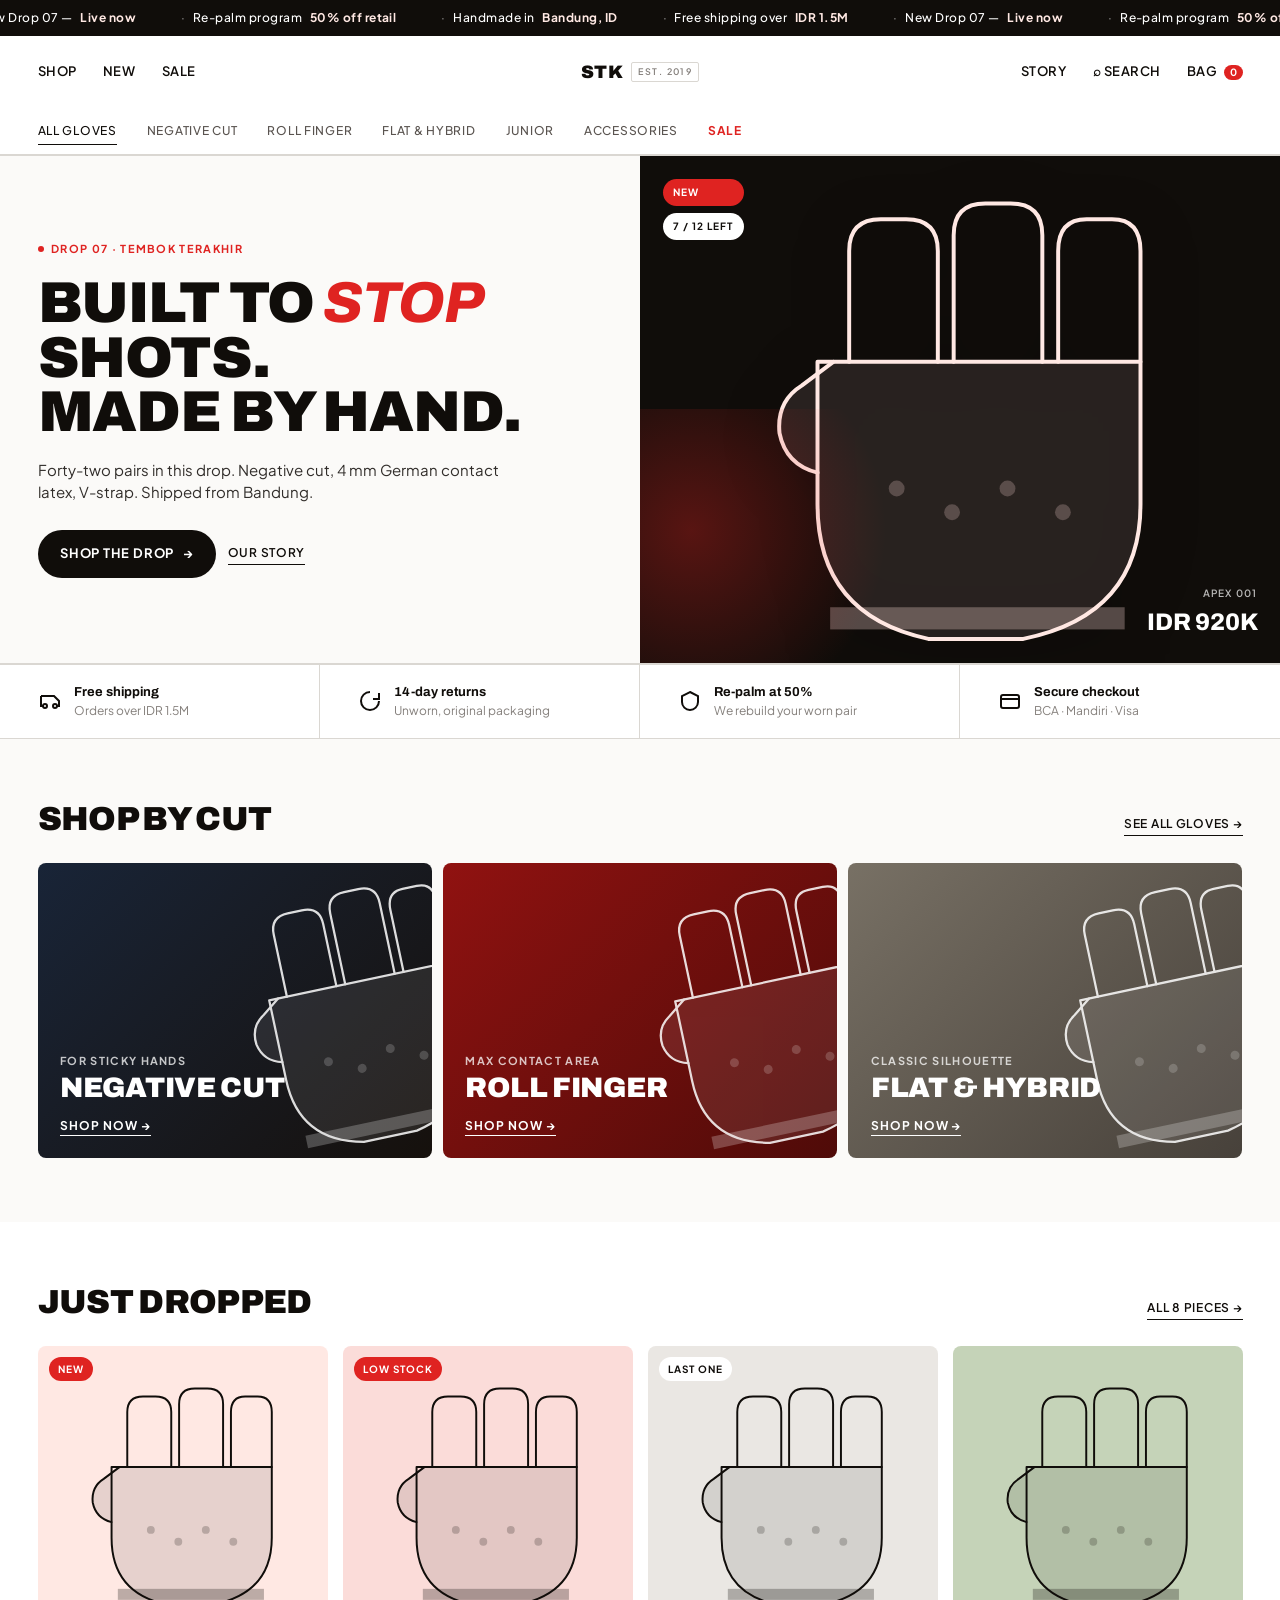
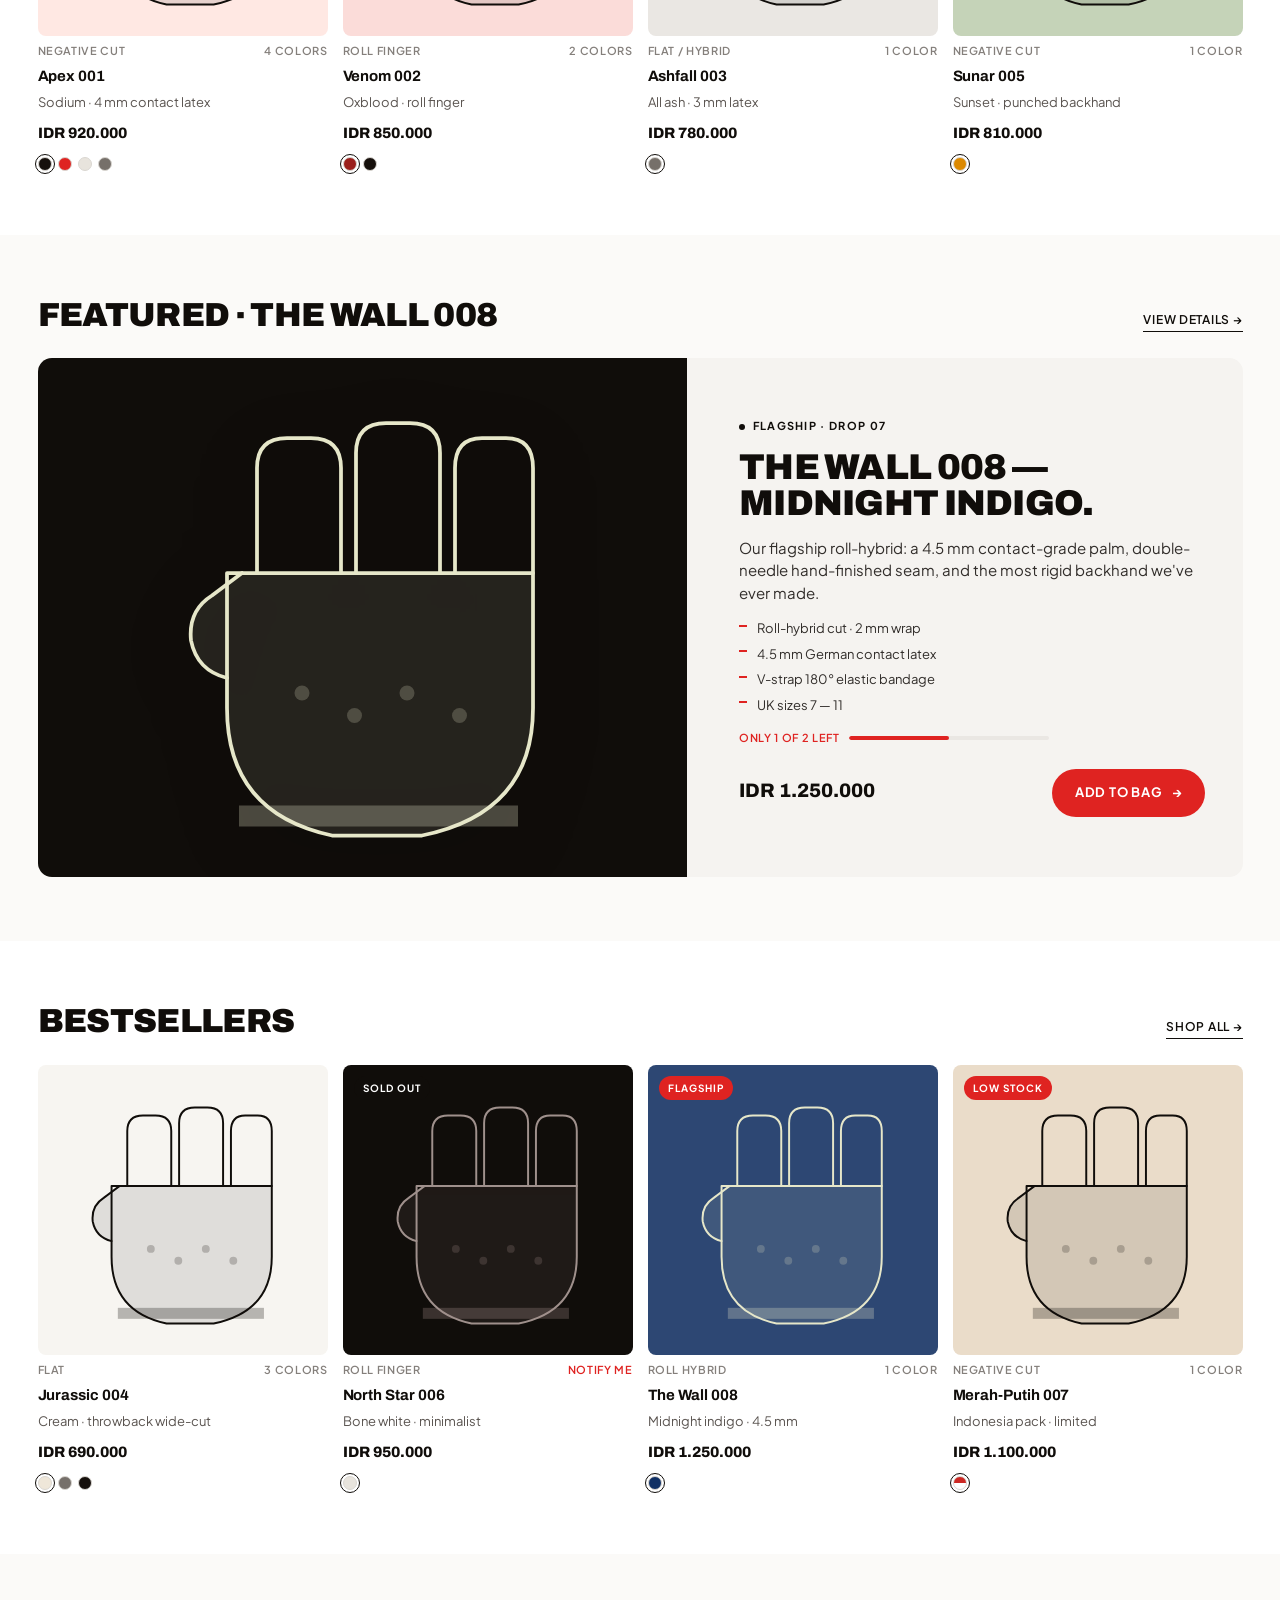
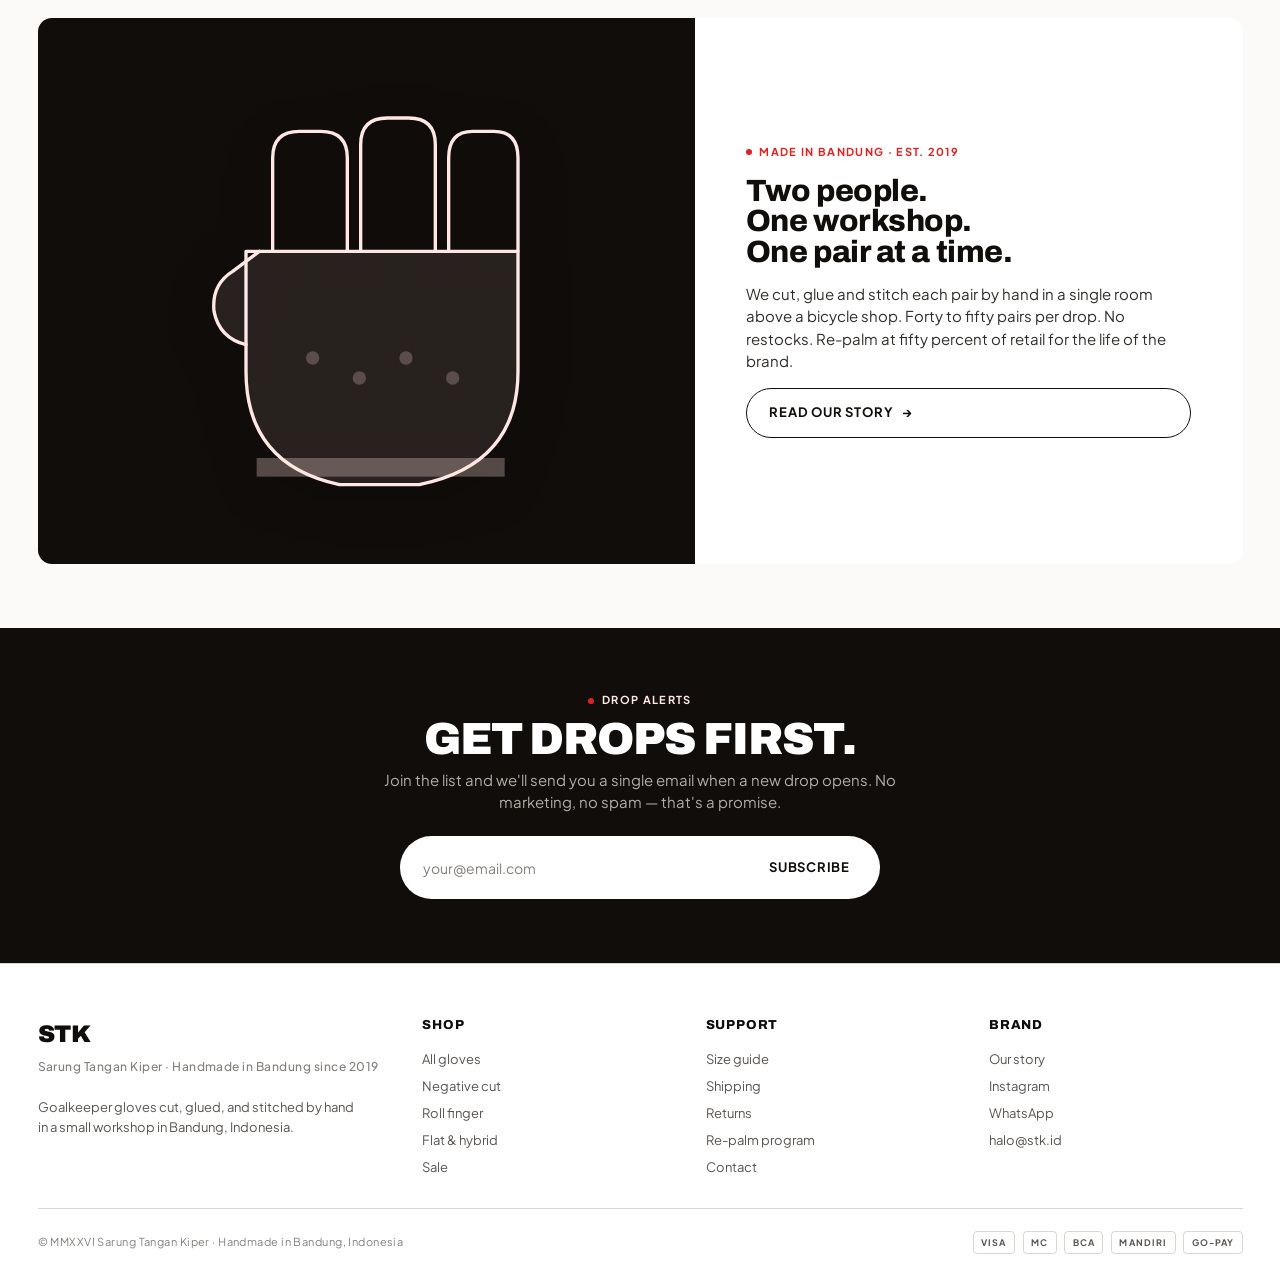
==== index.html @ c123d0b0 "Initial commit: STK goalkeeper gloves storefront Classic sportswear e-commerce site for Sarung Tanga" ====
<!doctype html>
<html lang="en" data-page="home">
<head>
<meta charset="utf-8">
<meta name="viewport" content="width=device-width, initial-scale=1">
<title>STK — Goalkeeper Gloves · Handmade in Bandung</title>
<meta name="description" content="Sarung Tangan Kiper — handmade goalkeeper gloves. Negative cut, roll finger, flat & hybrid. Free shipping over IDR 1.5M. Shop the new drop.">
<link rel="stylesheet" href="styles.css">
<link rel="preconnect" href="https://fonts.googleapis.com">
<link rel="preconnect" href="https://fonts.gstatic.com" crossorigin>
</head>
<body>

<!-- ════════ ANNOUNCEMENT ════════ -->
<div class="announce" aria-label="Announcements">
  <div class="announce__track">
    <span>Free shipping over <strong>IDR 1.5M</strong></span>
    <span>New Drop 07 — <strong>Live now</strong></span>
    <span>Re-palm program <strong>50% off retail</strong></span>
    <span>Handmade in <strong>Bandung, ID</strong></span>
    <span>Free shipping over <strong>IDR 1.5M</strong></span>
    <span>New Drop 07 — <strong>Live now</strong></span>
    <span>Re-palm program <strong>50% off retail</strong></span>
    <span>Handmade in <strong>Bandung, ID</strong></span>
  </div>
</div>

<!-- ════════ HEADER ════════ -->
<header class="header">
  <div class="nav">
    <nav class="nav__primary" aria-label="Primary">
      <a href="catalog.html">Shop</a>
      <a href="catalog.html">New</a>
      <a href="catalog.html">Sale</a>
    </nav>
    <a class="nav__brand" href="index.html">STK <small>est. 2019</small></a>
    <nav class="nav__secondary" aria-label="Secondary">
      <a href="about.html">Story</a>
      <a class="icon-link" href="#" aria-label="Search">⌕ Search</a>
      <a class="icon-link" href="#" aria-label="Bag">Bag <span class="icon-link__badge" data-cart-count>0</span></a>
    </nav>
  </div>
  <nav class="subnav" aria-label="Categories">
    <a href="catalog.html" class="current">All Gloves</a>
    <a href="catalog.html">Negative Cut</a>
    <a href="catalog.html">Roll Finger</a>
    <a href="catalog.html">Flat & Hybrid</a>
    <a href="catalog.html">Junior</a>
    <a href="catalog.html">Accessories</a>
    <a href="catalog.html" class="sale">Sale</a>
  </nav>
</header>

<!-- ════════ HERO (smaller) ════════ -->
<section class="hero">
  <div class="hero__copy">
    <span class="tag">Drop 07 · Tembok Terakhir</span>
    <h1 class="hero__title">Built to <em>stop</em> shots.<br>Made by hand.</h1>
    <p class="hero__lede">Forty-two pairs in this drop. Negative cut, 4 mm German contact latex, V-strap. Shipped from Bandung.</p>
    <div class="hero__cta-row">
      <a href="catalog.html" class="btn">Shop the drop</a>
      <a href="about.html" class="link">Our story</a>
    </div>
  </div>

  <div class="hero__visual">
    <div class="hero__badges">
      <span class="badge badge--strike">New</span>
      <span class="badge">7 / 12 left</span>
    </div>
    <svg class="glove" viewBox="0 0 240 320" aria-hidden="true">
      <path class="palm" d="M 30 200 Q 10 195 6 175 Q 4 155 20 145 L 40 130 L 234 130 L 234 220 Q 234 290 160 305 L 100 305 Q 30 290 30 220 Z"/>
      <path d="M 30 200 Q 10 195 6 175 Q 4 155 20 145 L 40 130"/>
      <path d="M 50 130 L 50 60 Q 50 40 70 40 L 86 40 Q 106 40 106 60 L 106 130"/>
      <path d="M 116 130 L 116 50 Q 116 30 136 30 L 152 30 Q 172 30 172 50 L 172 130"/>
      <path d="M 182 130 L 182 60 Q 182 40 200 40 L 216 40 Q 234 40 234 60 L 234 130"/>
      <path d="M 30 130 L 234 130 L 234 220 Q 234 290 160 305 L 100 305 Q 30 290 30 220 Z"/>
      <line class="stitch" x1="40" y1="180" x2="224" y2="180"/>
      <line class="stitch" x1="40" y1="240" x2="224" y2="240"/>
      <circle class="grip" cx="80" cy="210" r="5"/><circle class="grip" cx="115" cy="225" r="5"/>
      <circle class="grip" cx="150" cy="210" r="5"/><circle class="grip" cx="185" cy="225" r="5"/>
      <rect class="strap" x="38" y="285" width="186" height="14"/>
    </svg>
    <div class="hero__price">
      <small>Apex 001</small>
      <b>IDR 920K</b>
    </div>
  </div>
</section>

<!-- ════════ USP STRIP ════════ -->
<div class="usp">
  <div class="usp__cell">
    <svg viewBox="0 0 24 24" fill="none" stroke="currentColor" stroke-width="2"><path d="M3 7h13l5 5v5h-3M3 7v10h2"/><circle cx="7" cy="17" r="2"/><circle cx="17" cy="17" r="2"/></svg>
    <div><strong>Free shipping</strong><span>Orders over IDR 1.5M</span></div>
  </div>
  <div class="usp__cell">
    <svg viewBox="0 0 24 24" fill="none" stroke="currentColor" stroke-width="2"><path d="M21 12a9 9 0 1 1-9-9"/><path d="M21 4v6h-6"/></svg>
    <div><strong>14-day returns</strong><span>Unworn, original packaging</span></div>
  </div>
  <div class="usp__cell">
    <svg viewBox="0 0 24 24" fill="none" stroke="currentColor" stroke-width="2"><path d="M12 3l8 4v6a8 8 0 0 1-8 8 8 8 0 0 1-8-8V7z"/></svg>
    <div><strong>Re-palm at 50%</strong><span>We rebuild your worn pair</span></div>
  </div>
  <div class="usp__cell">
    <svg viewBox="0 0 24 24" fill="none" stroke="currentColor" stroke-width="2"><rect x="3" y="6" width="18" height="13" rx="2"/><path d="M3 10h18"/></svg>
    <div><strong>Secure checkout</strong><span>BCA · Mandiri · Visa</span></div>
  </div>
</div>

<!-- ════════ SHOP BY CUT ════════ -->
<section class="section">
  <div class="section__head">
    <h2>Shop by cut</h2>
    <a href="catalog.html" class="all">See all gloves →</a>
  </div>

  <div class="tiles">
    <a href="catalog.html" class="tile tile--neg">
      <svg class="glove" viewBox="0 0 240 320" aria-hidden="true">
        <path class="palm" d="M 30 200 Q 10 195 6 175 Q 4 155 20 145 L 40 130 L 234 130 L 234 220 Q 234 290 160 305 L 100 305 Q 30 290 30 220 Z"/>
        <path d="M 30 200 Q 10 195 6 175 Q 4 155 20 145 L 40 130"/>
        <path d="M 50 130 L 50 60 Q 50 40 70 40 L 86 40 Q 106 40 106 60 L 106 130"/>
        <path d="M 116 130 L 116 50 Q 116 30 136 30 L 152 30 Q 172 30 172 50 L 172 130"/>
        <path d="M 182 130 L 182 60 Q 182 40 200 40 L 216 40 Q 234 40 234 60 L 234 130"/>
        <path d="M 30 130 L 234 130 L 234 220 Q 234 290 160 305 L 100 305 Q 30 290 30 220 Z"/>
        <line class="stitch" x1="40" y1="180" x2="224" y2="180"/>
        <line class="stitch" x1="40" y1="240" x2="224" y2="240"/>
        <circle class="grip" cx="80" cy="210" r="5"/><circle class="grip" cx="115" cy="225" r="5"/>
        <circle class="grip" cx="150" cy="210" r="5"/><circle class="grip" cx="185" cy="225" r="5"/>
        <rect class="strap" x="38" y="285" width="186" height="14"/>
      </svg>
      <div>
        <div class="tile__small">For sticky hands</div>
        <h3 class="tile__name">Negative Cut</h3>
        <span class="tile__cta">Shop now →</span>
      </div>
    </a>

    <a href="catalog.html" class="tile tile--roll">
      <svg class="glove" viewBox="0 0 240 320" aria-hidden="true">
        <path class="palm" d="M 30 200 Q 10 195 6 175 Q 4 155 20 145 L 40 130 L 234 130 L 234 220 Q 234 290 160 305 L 100 305 Q 30 290 30 220 Z"/>
        <path d="M 30 200 Q 10 195 6 175 Q 4 155 20 145 L 40 130"/>
        <path d="M 50 130 L 50 60 Q 50 40 70 40 L 86 40 Q 106 40 106 60 L 106 130"/>
        <path d="M 116 130 L 116 50 Q 116 30 136 30 L 152 30 Q 172 30 172 50 L 172 130"/>
        <path d="M 182 130 L 182 60 Q 182 40 200 40 L 216 40 Q 234 40 234 60 L 234 130"/>
        <path d="M 30 130 L 234 130 L 234 220 Q 234 290 160 305 L 100 305 Q 30 290 30 220 Z"/>
        <line class="stitch" x1="40" y1="180" x2="224" y2="180"/>
        <line class="stitch" x1="40" y1="240" x2="224" y2="240"/>
        <circle class="grip" cx="80" cy="210" r="5"/><circle class="grip" cx="115" cy="225" r="5"/>
        <circle class="grip" cx="150" cy="210" r="5"/><circle class="grip" cx="185" cy="225" r="5"/>
        <rect class="strap" x="38" y="285" width="186" height="14"/>
      </svg>
      <div>
        <div class="tile__small">Max contact area</div>
        <h3 class="tile__name">Roll Finger</h3>
        <span class="tile__cta">Shop now →</span>
      </div>
    </a>

    <a href="catalog.html" class="tile tile--flat">
      <svg class="glove" viewBox="0 0 240 320" aria-hidden="true">
        <path class="palm" d="M 30 200 Q 10 195 6 175 Q 4 155 20 145 L 40 130 L 234 130 L 234 220 Q 234 290 160 305 L 100 305 Q 30 290 30 220 Z"/>
        <path d="M 30 200 Q 10 195 6 175 Q 4 155 20 145 L 40 130"/>
        <path d="M 50 130 L 50 60 Q 50 40 70 40 L 86 40 Q 106 40 106 60 L 106 130"/>
        <path d="M 116 130 L 116 50 Q 116 30 136 30 L 152 30 Q 172 30 172 50 L 172 130"/>
        <path d="M 182 130 L 182 60 Q 182 40 200 40 L 216 40 Q 234 40 234 60 L 234 130"/>
        <path d="M 30 130 L 234 130 L 234 220 Q 234 290 160 305 L 100 305 Q 30 290 30 220 Z"/>
        <line class="stitch" x1="40" y1="180" x2="224" y2="180"/>
        <line class="stitch" x1="40" y1="240" x2="224" y2="240"/>
        <circle class="grip" cx="80" cy="210" r="5"/><circle class="grip" cx="115" cy="225" r="5"/>
        <circle class="grip" cx="150" cy="210" r="5"/><circle class="grip" cx="185" cy="225" r="5"/>
        <rect class="strap" x="38" y="285" width="186" height="14"/>
      </svg>
      <div>
        <div class="tile__small">Classic silhouette</div>
        <h3 class="tile__name">Flat &amp; Hybrid</h3>
        <span class="tile__cta">Shop now →</span>
      </div>
    </a>
  </div>
</section>

<!-- ════════ JUST DROPPED — product grid ════════ -->
<section class="section section--paper">
  <div class="section__head">
    <h2>Just dropped</h2>
    <a href="catalog.html" class="all">All 8 pieces →</a>
  </div>

  <div class="grid">

    <article class="card">
      <a href="product.html" class="card__media card__media--strike" aria-label="Apex 001">
        <span class="card__tag card__tag--strike">New</span>
        <button class="card__wish" aria-label="Save">
          <svg viewBox="0 0 24 24" fill="none" stroke="currentColor" stroke-width="2"><path d="M12 21s-7-4.5-9-9c-1.5-3.5 1-7 4.5-7 2 0 3.5 1 4.5 2.5C13 6 14.5 5 16.5 5 20 5 22.5 8.5 21 12c-2 4.5-9 9-9 9z"/></svg>
        </button>
        <svg class="glove" viewBox="0 0 240 320" aria-hidden="true">
          <path class="palm" d="M 30 200 Q 10 195 6 175 Q 4 155 20 145 L 40 130 L 234 130 L 234 220 Q 234 290 160 305 L 100 305 Q 30 290 30 220 Z"/>
          <path d="M 30 200 Q 10 195 6 175 Q 4 155 20 145 L 40 130"/>
          <path d="M 50 130 L 50 60 Q 50 40 70 40 L 86 40 Q 106 40 106 60 L 106 130"/>
          <path d="M 116 130 L 116 50 Q 116 30 136 30 L 152 30 Q 172 30 172 50 L 172 130"/>
          <path d="M 182 130 L 182 60 Q 182 40 200 40 L 216 40 Q 234 40 234 60 L 234 130"/>
          <path d="M 30 130 L 234 130 L 234 220 Q 234 290 160 305 L 100 305 Q 30 290 30 220 Z"/>
          <line class="stitch" x1="40" y1="180" x2="224" y2="180"/>
          <line class="stitch" x1="40" y1="240" x2="224" y2="240"/>
          <circle class="grip" cx="80" cy="210" r="5"/><circle class="grip" cx="115" cy="225" r="5"/>
          <circle class="grip" cx="150" cy="210" r="5"/><circle class="grip" cx="185" cy="225" r="5"/>
          <rect class="strap" x="38" y="285" width="186" height="14"/>
        </svg>
        <a class="card__quickadd" href="product.html">Quick view</a>
      </a>
      <div class="card__row">
        <span>Negative Cut</span>
        <span>4 colors</span>
      </div>
      <h3 class="card__name">Apex 001</h3>
      <p class="card__sub">Sodium · 4 mm contact latex</p>
      <div class="card__price">IDR 920.000</div>
      <div class="swatches-row">
        <span class="swatch-dot swatch-dot--on" style="background: oklch(0.18 0.012 60);"></span>
        <span class="swatch-dot" style="background: var(--strike);"></span>
        <span class="swatch-dot" style="background: oklch(0.92 0.01 80);"></span>
        <span class="swatch-dot" style="background: oklch(0.55 0.012 70);"></span>
      </div>
    </article>

    <article class="card">
      <a href="product.html" class="card__media card__media--rose" aria-label="Venom 002">
        <span class="card__tag card__tag--strike">Low stock</span>
        <button class="card__wish" aria-label="Save">
          <svg viewBox="0 0 24 24" fill="none" stroke="currentColor" stroke-width="2"><path d="M12 21s-7-4.5-9-9c-1.5-3.5 1-7 4.5-7 2 0 3.5 1 4.5 2.5C13 6 14.5 5 16.5 5 20 5 22.5 8.5 21 12c-2 4.5-9 9-9 9z"/></svg>
        </button>
        <svg class="glove" viewBox="0 0 240 320" aria-hidden="true">
          <path class="palm" d="M 30 200 Q 10 195 6 175 Q 4 155 20 145 L 40 130 L 234 130 L 234 220 Q 234 290 160 305 L 100 305 Q 30 290 30 220 Z"/>
          <path d="M 30 200 Q 10 195 6 175 Q 4 155 20 145 L 40 130"/>
          <path d="M 50 130 L 50 60 Q 50 40 70 40 L 86 40 Q 106 40 106 60 L 106 130"/>
          <path d="M 116 130 L 116 50 Q 116 30 136 30 L 152 30 Q 172 30 172 50 L 172 130"/>
          <path d="M 182 130 L 182 60 Q 182 40 200 40 L 216 40 Q 234 40 234 60 L 234 130"/>
          <path d="M 30 130 L 234 130 L 234 220 Q 234 290 160 305 L 100 305 Q 30 290 30 220 Z"/>
          <line class="stitch" x1="40" y1="180" x2="224" y2="180"/>
          <line class="stitch" x1="40" y1="240" x2="224" y2="240"/>
          <circle class="grip" cx="80" cy="210" r="5"/><circle class="grip" cx="115" cy="225" r="5"/>
          <circle class="grip" cx="150" cy="210" r="5"/><circle class="grip" cx="185" cy="225" r="5"/>
          <rect class="strap" x="38" y="285" width="186" height="14"/>
        </svg>
        <a class="card__quickadd" href="product.html">Quick view</a>
      </a>
      <div class="card__row">
        <span>Roll Finger</span>
        <span>2 colors</span>
      </div>
      <h3 class="card__name">Venom 002</h3>
      <p class="card__sub">Oxblood · roll finger</p>
      <div class="card__price">IDR 850.000</div>
      <div class="swatches-row">
        <span class="swatch-dot swatch-dot--on" style="background: oklch(0.45 0.16 28);"></span>
        <span class="swatch-dot" style="background: oklch(0.18 0.012 60);"></span>
      </div>
    </article>

    <article class="card">
      <a href="product.html" class="card__media card__media--bone" aria-label="Ashfall 003">
        <span class="card__tag">Last one</span>
        <button class="card__wish" aria-label="Save">
          <svg viewBox="0 0 24 24" fill="none" stroke="currentColor" stroke-width="2"><path d="M12 21s-7-4.5-9-9c-1.5-3.5 1-7 4.5-7 2 0 3.5 1 4.5 2.5C13 6 14.5 5 16.5 5 20 5 22.5 8.5 21 12c-2 4.5-9 9-9 9z"/></svg>
        </button>
        <svg class="glove" viewBox="0 0 240 320" aria-hidden="true">
          <path class="palm" d="M 30 200 Q 10 195 6 175 Q 4 155 20 145 L 40 130 L 234 130 L 234 220 Q 234 290 160 305 L 100 305 Q 30 290 30 220 Z"/>
          <path d="M 30 200 Q 10 195 6 175 Q 4 155 20 145 L 40 130"/>
          <path d="M 50 130 L 50 60 Q 50 40 70 40 L 86 40 Q 106 40 106 60 L 106 130"/>
          <path d="M 116 130 L 116 50 Q 116 30 136 30 L 152 30 Q 172 30 172 50 L 172 130"/>
          <path d="M 182 130 L 182 60 Q 182 40 200 40 L 216 40 Q 234 40 234 60 L 234 130"/>
          <path d="M 30 130 L 234 130 L 234 220 Q 234 290 160 305 L 100 305 Q 30 290 30 220 Z"/>
          <line class="stitch" x1="40" y1="180" x2="224" y2="180"/>
          <line class="stitch" x1="40" y1="240" x2="224" y2="240"/>
          <circle class="grip" cx="80" cy="210" r="5"/><circle class="grip" cx="115" cy="225" r="5"/>
          <circle class="grip" cx="150" cy="210" r="5"/><circle class="grip" cx="185" cy="225" r="5"/>
          <rect class="strap" x="38" y="285" width="186" height="14"/>
        </svg>
        <a class="card__quickadd" href="product.html">Quick view</a>
      </a>
      <div class="card__row">
        <span>Flat / Hybrid</span>
        <span>1 color</span>
      </div>
      <h3 class="card__name">Ashfall 003</h3>
      <p class="card__sub">All ash · 3 mm latex</p>
      <div class="card__price">IDR 780.000</div>
      <div class="swatches-row">
        <span class="swatch-dot swatch-dot--on" style="background: oklch(0.55 0.012 70);"></span>
      </div>
    </article>

    <article class="card">
      <a href="product.html" class="card__media card__media--olive" aria-label="Sunar 005">
        <button class="card__wish" aria-label="Save">
          <svg viewBox="0 0 24 24" fill="none" stroke="currentColor" stroke-width="2"><path d="M12 21s-7-4.5-9-9c-1.5-3.5 1-7 4.5-7 2 0 3.5 1 4.5 2.5C13 6 14.5 5 16.5 5 20 5 22.5 8.5 21 12c-2 4.5-9 9-9 9z"/></svg>
        </button>
        <svg class="glove" viewBox="0 0 240 320" aria-hidden="true">
          <path class="palm" d="M 30 200 Q 10 195 6 175 Q 4 155 20 145 L 40 130 L 234 130 L 234 220 Q 234 290 160 305 L 100 305 Q 30 290 30 220 Z"/>
          <path d="M 30 200 Q 10 195 6 175 Q 4 155 20 145 L 40 130"/>
          <path d="M 50 130 L 50 60 Q 50 40 70 40 L 86 40 Q 106 40 106 60 L 106 130"/>
          <path d="M 116 130 L 116 50 Q 116 30 136 30 L 152 30 Q 172 30 172 50 L 172 130"/>
          <path d="M 182 130 L 182 60 Q 182 40 200 40 L 216 40 Q 234 40 234 60 L 234 130"/>
          <path d="M 30 130 L 234 130 L 234 220 Q 234 290 160 305 L 100 305 Q 30 290 30 220 Z"/>
          <line class="stitch" x1="40" y1="180" x2="224" y2="180"/>
          <line class="stitch" x1="40" y1="240" x2="224" y2="240"/>
          <circle class="grip" cx="80" cy="210" r="5"/><circle class="grip" cx="115" cy="225" r="5"/>
          <circle class="grip" cx="150" cy="210" r="5"/><circle class="grip" cx="185" cy="225" r="5"/>
          <rect class="strap" x="38" y="285" width="186" height="14"/>
        </svg>
        <a class="card__quickadd" href="product.html">Quick view</a>
      </a>
      <div class="card__row">
        <span>Negative Cut</span>
        <span>1 color</span>
      </div>
      <h3 class="card__name">Sunar 005</h3>
      <p class="card__sub">Sunset · punched backhand</p>
      <div class="card__price">IDR 810.000</div>
      <div class="swatches-row">
        <span class="swatch-dot swatch-dot--on" style="background: oklch(0.70 0.16 70);"></span>
      </div>
    </article>

  </div>
</section>

<!-- ════════ FEATURED ════════ -->
<section class="section">
  <div class="section__head">
    <h2>Featured · The Wall 008</h2>
    <a href="product.html" class="all">View details →</a>
  </div>

  <div class="featured">
    <div class="featured__media">
      <svg class="glove" viewBox="0 0 240 320" aria-hidden="true" style="color: oklch(0.92 0.04 110);">
        <path class="palm" d="M 30 200 Q 10 195 6 175 Q 4 155 20 145 L 40 130 L 234 130 L 234 220 Q 234 290 160 305 L 100 305 Q 30 290 30 220 Z"/>
        <path d="M 30 200 Q 10 195 6 175 Q 4 155 20 145 L 40 130"/>
        <path d="M 50 130 L 50 60 Q 50 40 70 40 L 86 40 Q 106 40 106 60 L 106 130"/>
        <path d="M 116 130 L 116 50 Q 116 30 136 30 L 152 30 Q 172 30 172 50 L 172 130"/>
        <path d="M 182 130 L 182 60 Q 182 40 200 40 L 216 40 Q 234 40 234 60 L 234 130"/>
        <path d="M 30 130 L 234 130 L 234 220 Q 234 290 160 305 L 100 305 Q 30 290 30 220 Z"/>
        <line class="stitch" x1="40" y1="180" x2="224" y2="180"/>
        <line class="stitch" x1="40" y1="240" x2="224" y2="240"/>
        <circle class="grip" cx="80" cy="210" r="5"/><circle class="grip" cx="115" cy="225" r="5"/>
        <circle class="grip" cx="150" cy="210" r="5"/><circle class="grip" cx="185" cy="225" r="5"/>
        <rect class="strap" x="38" y="285" width="186" height="14"/>
      </svg>
    </div>
    <div class="featured__panel">
      <span class="tag tag--ink">Flagship · drop 07</span>
      <h3 class="featured__title">The Wall 008 — <br>midnight indigo.</h3>
      <p style="color: var(--ink-2); margin: 0;">Our flagship roll-hybrid: a 4.5 mm contact-grade palm, double-needle hand-finished seam, and the most rigid backhand we've ever made.</p>
      <ul class="featured__bullets">
        <li>Roll-hybrid cut · 2 mm wrap</li>
        <li>4.5 mm German contact latex</li>
        <li>V-strap 180° elastic bandage</li>
        <li>UK sizes 7 — 11</li>
      </ul>
      <div class="stock-row">
        <span>Only 1 of 2 left</span>
        <span class="stock-bar"><i style="width: 50%"></i></span>
      </div>
      <div style="display: flex; align-items: baseline; justify-content: space-between; gap: 1rem; margin-top: 0.5rem;">
        <span class="featured__price">IDR 1.250.000</span>
        <a class="btn btn--strike" href="product.html">Add to bag</a>
      </div>
    </div>
  </div>
</section>

<!-- ════════ ALSO LIKE — second row ════════ -->
<section class="section section--paper">
  <div class="section__head">
    <h2>Bestsellers</h2>
    <a href="catalog.html" class="all">Shop all →</a>
  </div>

  <div class="grid">

    <article class="card">
      <a href="product.html" class="card__media card__media--paper" aria-label="Jurassic 004">
        <button class="card__wish" aria-label="Save"><svg viewBox="0 0 24 24" fill="none" stroke="currentColor" stroke-width="2"><path d="M12 21s-7-4.5-9-9c-1.5-3.5 1-7 4.5-7 2 0 3.5 1 4.5 2.5C13 6 14.5 5 16.5 5 20 5 22.5 8.5 21 12c-2 4.5-9 9-9 9z"/></svg></button>
        <svg class="glove" viewBox="0 0 240 320" aria-hidden="true">
          <path class="palm" d="M 30 200 Q 10 195 6 175 Q 4 155 20 145 L 40 130 L 234 130 L 234 220 Q 234 290 160 305 L 100 305 Q 30 290 30 220 Z"/>
          <path d="M 30 200 Q 10 195 6 175 Q 4 155 20 145 L 40 130"/>
          <path d="M 50 130 L 50 60 Q 50 40 70 40 L 86 40 Q 106 40 106 60 L 106 130"/>
          <path d="M 116 130 L 116 50 Q 116 30 136 30 L 152 30 Q 172 30 172 50 L 172 130"/>
          <path d="M 182 130 L 182 60 Q 182 40 200 40 L 216 40 Q 234 40 234 60 L 234 130"/>
          <path d="M 30 130 L 234 130 L 234 220 Q 234 290 160 305 L 100 305 Q 30 290 30 220 Z"/>
          <line class="stitch" x1="40" y1="180" x2="224" y2="180"/>
          <line class="stitch" x1="40" y1="240" x2="224" y2="240"/>
          <circle class="grip" cx="80" cy="210" r="5"/><circle class="grip" cx="115" cy="225" r="5"/>
          <circle class="grip" cx="150" cy="210" r="5"/><circle class="grip" cx="185" cy="225" r="5"/>
          <rect class="strap" x="38" y="285" width="186" height="14"/>
        </svg>
        <a class="card__quickadd" href="product.html">Quick view</a>
      </a>
      <div class="card__row"><span>Flat</span><span>3 colors</span></div>
      <h3 class="card__name">Jurassic 004</h3>
      <p class="card__sub">Cream · throwback wide-cut</p>
      <div class="card__price">IDR 690.000</div>
      <div class="swatches-row">
        <span class="swatch-dot swatch-dot--on" style="background: oklch(0.93 0.02 80);"></span>
        <span class="swatch-dot" style="background: oklch(0.55 0.012 70);"></span>
        <span class="swatch-dot" style="background: oklch(0.18 0.012 60);"></span>
      </div>
    </article>

    <article class="card">
      <a href="product.html" class="card__media card__media--ink" aria-label="North Star 006">
        <span class="card__tag card__tag--ink">Sold out</span>
        <svg class="glove" viewBox="0 0 240 320" aria-hidden="true" style="opacity: 0.6;">
          <path class="palm" d="M 30 200 Q 10 195 6 175 Q 4 155 20 145 L 40 130 L 234 130 L 234 220 Q 234 290 160 305 L 100 305 Q 30 290 30 220 Z"/>
          <path d="M 30 200 Q 10 195 6 175 Q 4 155 20 145 L 40 130"/>
          <path d="M 50 130 L 50 60 Q 50 40 70 40 L 86 40 Q 106 40 106 60 L 106 130"/>
          <path d="M 116 130 L 116 50 Q 116 30 136 30 L 152 30 Q 172 30 172 50 L 172 130"/>
          <path d="M 182 130 L 182 60 Q 182 40 200 40 L 216 40 Q 234 40 234 60 L 234 130"/>
          <path d="M 30 130 L 234 130 L 234 220 Q 234 290 160 305 L 100 305 Q 30 290 30 220 Z"/>
          <line class="stitch" x1="40" y1="180" x2="224" y2="180"/>
          <line class="stitch" x1="40" y1="240" x2="224" y2="240"/>
          <circle class="grip" cx="80" cy="210" r="5"/><circle class="grip" cx="115" cy="225" r="5"/>
          <circle class="grip" cx="150" cy="210" r="5"/><circle class="grip" cx="185" cy="225" r="5"/>
          <rect class="strap" x="38" y="285" width="186" height="14"/>
        </svg>
      </a>
      <div class="card__row"><span>Roll Finger</span><span style="color: var(--strike);">Notify me</span></div>
      <h3 class="card__name">North Star 006</h3>
      <p class="card__sub">Bone white · minimalist</p>
      <div class="card__price">IDR 950.000</div>
      <div class="swatches-row">
        <span class="swatch-dot swatch-dot--on" style="background: oklch(0.92 0.01 80);"></span>
      </div>
    </article>

    <article class="card">
      <a href="product.html" class="card__media card__media--indigo" aria-label="The Wall 008">
        <span class="card__tag card__tag--strike">Flagship</span>
        <button class="card__wish" aria-label="Save"><svg viewBox="0 0 24 24" fill="none" stroke="currentColor" stroke-width="2"><path d="M12 21s-7-4.5-9-9c-1.5-3.5 1-7 4.5-7 2 0 3.5 1 4.5 2.5C13 6 14.5 5 16.5 5 20 5 22.5 8.5 21 12c-2 4.5-9 9-9 9z"/></svg></button>
        <svg class="glove" viewBox="0 0 240 320" aria-hidden="true">
          <path class="palm" d="M 30 200 Q 10 195 6 175 Q 4 155 20 145 L 40 130 L 234 130 L 234 220 Q 234 290 160 305 L 100 305 Q 30 290 30 220 Z"/>
          <path d="M 30 200 Q 10 195 6 175 Q 4 155 20 145 L 40 130"/>
          <path d="M 50 130 L 50 60 Q 50 40 70 40 L 86 40 Q 106 40 106 60 L 106 130"/>
          <path d="M 116 130 L 116 50 Q 116 30 136 30 L 152 30 Q 172 30 172 50 L 172 130"/>
          <path d="M 182 130 L 182 60 Q 182 40 200 40 L 216 40 Q 234 40 234 60 L 234 130"/>
          <path d="M 30 130 L 234 130 L 234 220 Q 234 290 160 305 L 100 305 Q 30 290 30 220 Z"/>
          <line class="stitch" x1="40" y1="180" x2="224" y2="180"/>
          <line class="stitch" x1="40" y1="240" x2="224" y2="240"/>
          <circle class="grip" cx="80" cy="210" r="5"/><circle class="grip" cx="115" cy="225" r="5"/>
          <circle class="grip" cx="150" cy="210" r="5"/><circle class="grip" cx="185" cy="225" r="5"/>
          <rect class="strap" x="38" y="285" width="186" height="14"/>
        </svg>
        <a class="card__quickadd" href="product.html">Quick view</a>
      </a>
      <div class="card__row"><span>Roll Hybrid</span><span>1 color</span></div>
      <h3 class="card__name">The Wall 008</h3>
      <p class="card__sub">Midnight indigo · 4.5 mm</p>
      <div class="card__price">IDR 1.250.000</div>
      <div class="swatches-row">
        <span class="swatch-dot swatch-dot--on" style="background: oklch(0.32 0.10 260);"></span>
      </div>
    </article>

    <article class="card">
      <a href="product.html" class="card__media card__media--sand" aria-label="Merah-Putih 007">
        <span class="card__tag card__tag--strike">Low stock</span>
        <button class="card__wish" aria-label="Save"><svg viewBox="0 0 24 24" fill="none" stroke="currentColor" stroke-width="2"><path d="M12 21s-7-4.5-9-9c-1.5-3.5 1-7 4.5-7 2 0 3.5 1 4.5 2.5C13 6 14.5 5 16.5 5 20 5 22.5 8.5 21 12c-2 4.5-9 9-9 9z"/></svg></button>
        <svg class="glove" viewBox="0 0 240 320" aria-hidden="true">
          <path class="palm" d="M 30 200 Q 10 195 6 175 Q 4 155 20 145 L 40 130 L 234 130 L 234 220 Q 234 290 160 305 L 100 305 Q 30 290 30 220 Z"/>
          <path d="M 30 200 Q 10 195 6 175 Q 4 155 20 145 L 40 130"/>
          <path d="M 50 130 L 50 60 Q 50 40 70 40 L 86 40 Q 106 40 106 60 L 106 130"/>
          <path d="M 116 130 L 116 50 Q 116 30 136 30 L 152 30 Q 172 30 172 50 L 172 130"/>
          <path d="M 182 130 L 182 60 Q 182 40 200 40 L 216 40 Q 234 40 234 60 L 234 130"/>
          <path d="M 30 130 L 234 130 L 234 220 Q 234 290 160 305 L 100 305 Q 30 290 30 220 Z"/>
          <line class="stitch" x1="40" y1="180" x2="224" y2="180"/>
          <line class="stitch" x1="40" y1="240" x2="224" y2="240"/>
          <circle class="grip" cx="80" cy="210" r="5"/><circle class="grip" cx="115" cy="225" r="5"/>
          <circle class="grip" cx="150" cy="210" r="5"/><circle class="grip" cx="185" cy="225" r="5"/>
          <rect class="strap" x="38" y="285" width="186" height="14"/>
        </svg>
        <a class="card__quickadd" href="product.html">Quick view</a>
      </a>
      <div class="card__row"><span>Negative Cut</span><span>1 color</span></div>
      <h3 class="card__name">Merah-Putih 007</h3>
      <p class="card__sub">Indonesia pack · limited</p>
      <div class="card__price">IDR 1.100.000</div>
      <div class="swatches-row">
        <span class="swatch-dot swatch-dot--on" style="background: linear-gradient(180deg, oklch(0.55 0.20 28) 50%, #fff 50%);"></span>
      </div>
    </article>

  </div>
</section>

<!-- ════════ STORY STRIP ════════ -->
<section class="section">
  <div class="story-strip">
    <div class="story-strip__media">
      <svg class="glove" viewBox="0 0 240 320" aria-hidden="true" style="color: var(--strike-soft);">
        <path class="palm" d="M 30 200 Q 10 195 6 175 Q 4 155 20 145 L 40 130 L 234 130 L 234 220 Q 234 290 160 305 L 100 305 Q 30 290 30 220 Z"/>
        <path d="M 30 200 Q 10 195 6 175 Q 4 155 20 145 L 40 130"/>
        <path d="M 50 130 L 50 60 Q 50 40 70 40 L 86 40 Q 106 40 106 60 L 106 130"/>
        <path d="M 116 130 L 116 50 Q 116 30 136 30 L 152 30 Q 172 30 172 50 L 172 130"/>
        <path d="M 182 130 L 182 60 Q 182 40 200 40 L 216 40 Q 234 40 234 60 L 234 130"/>
        <path d="M 30 130 L 234 130 L 234 220 Q 234 290 160 305 L 100 305 Q 30 290 30 220 Z"/>
        <line class="stitch" x1="40" y1="180" x2="224" y2="180"/>
        <line class="stitch" x1="40" y1="240" x2="224" y2="240"/>
        <circle class="grip" cx="80" cy="210" r="5"/><circle class="grip" cx="115" cy="225" r="5"/>
        <circle class="grip" cx="150" cy="210" r="5"/><circle class="grip" cx="185" cy="225" r="5"/>
        <rect class="strap" x="38" y="285" width="186" height="14"/>
      </svg>
    </div>
    <div class="story-strip__copy">
      <span class="tag">Made in Bandung · est. 2019</span>
      <h2>Two people. <br>One workshop. <br>One pair at a time.</h2>
      <p>We cut, glue and stitch each pair by hand in a single room above a bicycle shop. Forty to fifty pairs per drop. No restocks. Re-palm at fifty percent of retail for the life of the brand.</p>
      <a href="about.html" class="btn btn--ghost">Read our story</a>
    </div>
  </div>
</section>

<!-- ════════ NEWSLETTER ════════ -->
<section class="newsletter">
  <span class="tag" style="color: var(--strike-soft); margin-bottom: 0.5rem;">Drop alerts</span>
  <h2>Get drops first.</h2>
  <p>Join the list and we'll send you a single email when a new drop opens. No marketing, no spam — that's a promise.</p>
  <form onsubmit="event.preventDefault(); this.querySelector('button').textContent='✓ Subscribed';">
    <input type="email" placeholder="your@email.com" required>
    <button type="submit" class="btn btn--paper btn--no-arrow">Subscribe</button>
  </form>
</section>

<!-- ════════ FOOTER ════════ -->
<footer class="footer">
  <div class="footer__top">
    <div>
      <div class="footer__brand">STK<small>Sarung Tangan Kiper · Handmade in Bandung since 2019</small></div>
      <p style="margin-top: 1.5rem; color: var(--char); font-size: 13px; max-width: 32ch;">Goalkeeper gloves cut, glued, and stitched by hand in a small workshop in Bandung, Indonesia.</p>
    </div>
    <div class="footer__col">
      <h4>Shop</h4>
      <ul>
        <li><a href="catalog.html">All gloves</a></li>
        <li><a href="catalog.html">Negative cut</a></li>
        <li><a href="catalog.html">Roll finger</a></li>
        <li><a href="catalog.html">Flat & hybrid</a></li>
        <li><a href="catalog.html">Sale</a></li>
      </ul>
    </div>
    <div class="footer__col">
      <h4>Support</h4>
      <ul>
        <li><a href="#">Size guide</a></li>
        <li><a href="#">Shipping</a></li>
        <li><a href="#">Returns</a></li>
        <li><a href="#">Re-palm program</a></li>
        <li><a href="#">Contact</a></li>
      </ul>
    </div>
    <div class="footer__col">
      <h4>Brand</h4>
      <ul>
        <li><a href="about.html">Our story</a></li>
        <li><a href="https://www.instagram.com/sarung_tangan_kiper" target="_blank" rel="noopener">Instagram</a></li>
        <li><a href="#">WhatsApp</a></li>
        <li><a href="#">halo@stk.id</a></li>
      </ul>
    </div>
  </div>
  <div class="footer__bottom">
    <span>© MMXXVI Sarung Tangan Kiper · Handmade in Bandung, Indonesia</span>
    <div class="footer__pays">
      <span>VISA</span><span>MC</span><span>BCA</span><span>MANDIRI</span><span>GO-PAY</span>
    </div>
  </div>
</footer>

<script src="main.js"></script>
</body>
</html>
---- styles.css ----
/* ============================================================
   SARUNG TANGAN KIPER — classic sportswear shop
   white · ink · one strike-red accent
   Archivo display + Plus Jakarta Sans body
   ============================================================ */

@import url('https://fonts.googleapis.com/css2?family=Archivo:wdth,wght@85..125,400..900&family=Plus+Jakarta+Sans:wght@300;400;500;600;700&display=swap');

/* ---------- design tokens ---------- */
:root {
  --bg: oklch(0.985 0.003 80);
  --paper: #ffffff;
  --soft: oklch(0.965 0.005 80);
  --bone: oklch(0.93 0.006 80);
  --rule: oklch(0.88 0.008 80);
  --ink: oklch(0.16 0.008 60);
  --ink-2: oklch(0.30 0.008 60);
  --char: oklch(0.45 0.010 60);
  --quiet: oklch(0.60 0.008 60);

  /* one strike-red — used for accents, sale, CTA hover */
  --strike: oklch(0.58 0.22 28);
  --strike-soft: oklch(0.96 0.04 28);

  /* type */
  --display: 'Archivo', system-ui, sans-serif;
  --body: 'Plus Jakarta Sans', system-ui, sans-serif;

  /* shape */
  --r-sm: 4px;
  --r-md: 8px;
  --r-lg: 14px;

  /* rhythm */
  --gutter: clamp(1rem, 3vw, 2.5rem);
  --section-y: clamp(3rem, 5vw, 5rem);
}

/* ---------- reset ---------- */
*, *::before, *::after { box-sizing: border-box; }
html, body { margin: 0; padding: 0; }
html {
  background: var(--bg);
  color: var(--ink);
  font-family: var(--body);
  font-size: 15px;
  line-height: 1.5;
  -webkit-font-smoothing: antialiased;
  text-rendering: optimizeLegibility;
}
body { min-height: 100dvh; overflow-x: clip; }
img, svg { display: block; max-width: 100%; }
button { font: inherit; color: inherit; background: none; border: 0; padding: 0; cursor: pointer; }
a { color: inherit; text-decoration: none; }
::selection { background: var(--ink); color: var(--paper); }

/* shared headings */
h1, h2, h3, h4 { font-family: var(--display); font-weight: 800; letter-spacing: -0.015em; margin: 0; }
h1 { font-size: clamp(2rem, 4.5vw, 4rem); line-height: 0.95; }
h2 { font-size: clamp(1.5rem, 2.4vw, 2.2rem); line-height: 1; }
h3 { font-size: 1.05rem; line-height: 1.2; }

/* ============================================================
   ANNOUNCEMENT BAR
   ============================================================ */
.announce {
  background: var(--ink);
  color: var(--paper);
  text-align: center;
  font-size: 12px;
  font-weight: 500;
  letter-spacing: 0.04em;
  padding: 0.6rem var(--gutter);
  display: flex; align-items: center; justify-content: center; gap: 0.5rem;
  position: relative;
  overflow: hidden;
}
.announce__track {
  display: inline-flex; gap: 3rem;
  white-space: nowrap;
  animation: announce 36s linear infinite;
}
.announce__track span { display: inline-flex; align-items: center; gap: 0.5rem; }
.announce__track span::before { content: '·'; opacity: 0.5; }
.announce__track strong { color: var(--strike-soft); font-weight: 700; }
@keyframes announce { to { transform: translateX(-50%); } }

/* ============================================================
   HEADER — sticky top nav
   ============================================================ */
.header {
  position: sticky; top: 0; z-index: 40;
  background: var(--paper);
  border-bottom: 1px solid var(--rule);
}
.nav {
  display: grid;
  grid-template-columns: 1fr auto 1fr;
  align-items: center;
  padding: 1rem var(--gutter);
  gap: 2rem;
}
.nav__primary, .nav__secondary {
  display: flex; gap: 1.75rem; align-items: center;
  font-family: var(--body);
  font-size: 13px;
  font-weight: 600;
  letter-spacing: 0.04em;
  text-transform: uppercase;
}
.nav__secondary { justify-content: flex-end; }
.nav a { color: var(--ink); padding: 0.5rem 0; position: relative; transition: color 0.15s ease; }
.nav a:hover { color: var(--strike); }
.nav a.current::after {
  content: '';
  position: absolute;
  left: 0; right: 0; bottom: -2px;
  height: 2px;
  background: var(--ink);
}
.nav__brand {
  text-align: center;
  font-family: var(--display);
  font-weight: 900;
  letter-spacing: 0.04em;
  font-size: 18px;
  text-transform: uppercase;
  display: flex; align-items: center; gap: 0.5rem; justify-content: center;
}
.nav__brand small {
  font-family: var(--body);
  font-size: 9px;
  font-weight: 600;
  letter-spacing: 0.16em;
  color: var(--quiet);
  text-transform: uppercase;
  border: 1px solid var(--rule);
  padding: 0.15rem 0.4rem;
  border-radius: 2px;
}
.icon-link {
  display: inline-flex; align-items: center; gap: 0.4rem;
  position: relative;
}
.icon-link__badge {
  background: var(--strike);
  color: var(--paper);
  font-size: 10px;
  font-weight: 700;
  padding: 0.1rem 0.4rem;
  border-radius: 999px;
  min-width: 1.2rem;
  text-align: center;
  line-height: 1.2;
  letter-spacing: 0;
}

/* sub-nav: categories */
.subnav {
  display: flex; gap: 2rem;
  padding: 0.6rem var(--gutter);
  background: var(--paper);
  border-bottom: 1px solid var(--rule);
  overflow-x: auto;
  scrollbar-width: none;
  font-size: 12px;
  font-weight: 500;
  letter-spacing: 0.06em;
  text-transform: uppercase;
}
.subnav::-webkit-scrollbar { display: none; }
.subnav a { white-space: nowrap; color: var(--char); padding: 0.3rem 0; transition: color 0.15s ease; }
.subnav a:hover { color: var(--ink); }
.subnav a.current { color: var(--ink); border-bottom: 1px solid var(--ink); }
.subnav .sale { color: var(--strike); font-weight: 700; }

/* ============================================================
   HERO — smaller, classic split layout
   ============================================================ */
.hero {
  display: grid;
  grid-template-columns: 1fr 1fr;
  align-items: stretch;
  min-height: clamp(360px, 50vh, 480px);
  border-bottom: 1px solid var(--rule);
}
@media (max-width: 820px) { .hero { grid-template-columns: 1fr; min-height: 0; } }

.hero__copy {
  padding: clamp(2rem, 4vw, 3.5rem) var(--gutter);
  display: flex; flex-direction: column; justify-content: center;
  gap: 1.25rem;
  background: var(--bg);
}
.tag {
  display: inline-flex; align-items: center; gap: 0.5rem;
  font-family: var(--body);
  font-size: 11px;
  font-weight: 700;
  letter-spacing: 0.12em;
  text-transform: uppercase;
  color: var(--strike);
  align-self: start;
}
.tag::before {
  content: '';
  width: 6px; height: 6px;
  background: var(--strike);
  border-radius: 50%;
}
.tag--ink { color: var(--ink); }
.tag--ink::before { background: var(--ink); }
.hero__title {
  font-family: var(--display);
  font-weight: 900;
  font-size: clamp(2rem, 4.5vw, 4rem);
  line-height: 0.95;
  letter-spacing: -0.02em;
  margin: 0;
  text-transform: uppercase;
}
.hero__title em {
  font-style: italic;
  color: var(--strike);
  font-weight: 800;
}
.hero__lede {
  font-size: 1rem;
  color: var(--ink-2);
  max-width: 42ch;
  margin: 0;
}
.hero__cta-row {
  display: flex; gap: 0.75rem; align-items: center;
  margin-top: 0.5rem;
}

.hero__visual {
  background: var(--ink);
  color: var(--strike-soft);
  position: relative;
  overflow: hidden;
  display: grid; place-items: center;
}
.hero__visual .glove {
  width: 70%;
  max-width: 380px;
  filter: drop-shadow(0 12px 24px rgba(0,0,0,0.5));
  transition: transform 0.6s cubic-bezier(0.22, 1, 0.36, 1);
}
.hero__visual:hover .glove { transform: scale(1.04) rotate(-2deg); }
.hero__visual::after {
  content: '';
  position: absolute;
  inset: auto auto -10% -10%;
  width: 60%; height: 60%;
  background: radial-gradient(circle at 30% 40%, oklch(0.58 0.22 28 / 0.35), transparent 60%);
  pointer-events: none;
}
.hero__badges {
  position: absolute;
  top: 1.5rem; left: 1.5rem;
  display: flex; flex-direction: column; gap: 0.5rem;
  z-index: 2;
}
.badge {
  font-family: var(--body);
  font-size: 10px;
  font-weight: 700;
  letter-spacing: 0.1em;
  text-transform: uppercase;
  padding: 0.4rem 0.7rem;
  background: var(--paper);
  color: var(--ink);
  border-radius: 999px;
  display: inline-flex; align-items: center; gap: 0.4rem;
}
.badge--strike { background: var(--strike); color: var(--paper); }
.badge--ink { background: var(--ink); color: var(--paper); }
.hero__price {
  position: absolute;
  bottom: 1.5rem; right: 1.5rem;
  z-index: 2;
  text-align: right;
  color: var(--paper);
}
.hero__price small {
  display: block;
  font-size: 10px;
  font-weight: 600;
  letter-spacing: 0.12em;
  text-transform: uppercase;
  opacity: 0.7;
  margin-bottom: 0.2rem;
}
.hero__price b { font-family: var(--display); font-weight: 800; font-size: 1.6rem; letter-spacing: -0.01em; }

/* ============================================================
   BUTTONS
   ============================================================ */
.btn {
  font-family: var(--body);
  font-size: 13px;
  font-weight: 700;
  letter-spacing: 0.06em;
  text-transform: uppercase;
  padding: 0.95rem 1.5rem;
  border: 0;
  background: var(--ink);
  color: var(--paper);
  border-radius: 999px;
  cursor: pointer;
  display: inline-flex; align-items: center; gap: 0.6rem;
  transition: background 0.18s ease, transform 0.18s ease;
}
.btn:hover { background: var(--strike); }
.btn:active { transform: scale(0.98); }
.btn--ghost {
  background: transparent;
  color: var(--ink);
  border: 1.5px solid var(--ink);
}
.btn--ghost:hover { background: var(--ink); color: var(--paper); border-color: var(--ink); }
.btn--paper {
  background: var(--paper);
  color: var(--ink);
}
.btn--paper:hover { background: var(--strike); color: var(--paper); }
.btn--full { width: 100%; justify-content: center; padding: 1.1rem 1.5rem; }
.btn--strike { background: var(--strike); }
.btn--strike:hover { background: var(--ink); }
.btn::after { content: '→'; transition: transform 0.2s ease; }
.btn:hover::after { transform: translateX(3px); }
.btn--no-arrow::after { content: none; }

.link {
  font-family: var(--body);
  font-size: 12px;
  font-weight: 600;
  letter-spacing: 0.06em;
  text-transform: uppercase;
  color: var(--ink);
  border-bottom: 1px solid var(--ink);
  padding-bottom: 2px;
  display: inline-flex; align-items: center; gap: 0.3rem;
  transition: color 0.15s ease, border-color 0.15s ease;
}
.link:hover { color: var(--strike); border-bottom-color: var(--strike); }

/* ============================================================
   SECTION — container
   ============================================================ */
.section {
  padding: var(--section-y) var(--gutter);
  background: var(--bg);
}
.section--paper { background: var(--paper); }
.section--ink { background: var(--ink); color: var(--paper); }
.section--ink h2, .section--ink h3 { color: var(--paper); }

.section__head {
  display: flex; justify-content: space-between; align-items: end;
  gap: 1.5rem; margin-bottom: 1.75rem;
  flex-wrap: wrap;
}
.section__head h2 {
  font-family: var(--display);
  font-weight: 900;
  font-size: clamp(1.5rem, 2.6vw, 2.4rem);
  line-height: 1;
  letter-spacing: -0.02em;
  text-transform: uppercase;
  margin: 0;
}
.section__head .all {
  font-family: var(--body);
  font-size: 12px;
  font-weight: 600;
  letter-spacing: 0.06em;
  text-transform: uppercase;
  color: var(--ink);
  border-bottom: 1px solid var(--ink);
  padding-bottom: 2px;
  display: inline-flex; gap: 0.3rem; align-items: center;
}
.section__head .all:hover { color: var(--strike); border-color: var(--strike); }

/* ============================================================
   SHOP-BY-CUT TILES
   ============================================================ */
.tiles {
  display: grid;
  grid-template-columns: repeat(3, 1fr);
  gap: 0.75rem;
}
@media (max-width: 720px) { .tiles { grid-template-columns: 1fr; } }
.tile {
  position: relative;
  aspect-ratio: 4 / 3;
  border-radius: var(--r-md);
  overflow: hidden;
  display: grid; place-items: end start;
  padding: 1.5rem;
  color: var(--paper);
  transition: transform 0.25s ease;
}
.tile:hover { transform: translateY(-2px); }
.tile--neg { background: linear-gradient(135deg, oklch(0.26 0.04 260) 0%, oklch(0.18 0.012 60) 100%); }
.tile--roll { background: linear-gradient(135deg, oklch(0.42 0.16 28) 0%, oklch(0.28 0.10 28) 100%); }
.tile--flat { background: linear-gradient(135deg, oklch(0.55 0.020 80) 0%, oklch(0.38 0.014 70) 100%); }
.tile .glove {
  position: absolute;
  right: -8%;
  top: 50%;
  transform: translateY(-50%) rotate(-12deg);
  width: 55%;
  opacity: 0.85;
  transition: transform 0.4s cubic-bezier(0.22, 1, 0.36, 1);
}
.tile:hover .glove { transform: translateY(-52%) rotate(-8deg) scale(1.04); }
.tile__small {
  font-size: 11px;
  font-weight: 700;
  letter-spacing: 0.12em;
  text-transform: uppercase;
  opacity: 0.75;
  margin-bottom: 0.3rem;
}
.tile__name {
  font-family: var(--display);
  font-weight: 900;
  font-size: clamp(1.4rem, 2.2vw, 2rem);
  text-transform: uppercase;
  line-height: 1;
  letter-spacing: -0.01em;
  margin: 0 0 0.75rem;
}
.tile__cta {
  font-size: 12px;
  font-weight: 700;
  letter-spacing: 0.08em;
  text-transform: uppercase;
  padding-bottom: 2px;
  border-bottom: 1px solid currentColor;
  position: relative; z-index: 2;
}

/* ============================================================
   PRODUCT GRID — classic e-commerce card
   ============================================================ */
.grid {
  display: grid;
  grid-template-columns: repeat(4, 1fr);
  gap: clamp(1rem, 1.5vw, 1.5rem) clamp(0.75rem, 1.2vw, 1rem);
}
@media (max-width: 1100px) { .grid { grid-template-columns: repeat(3, 1fr); } }
@media (max-width: 760px)  { .grid { grid-template-columns: repeat(2, 1fr); } }
@media (max-width: 480px)  { .grid { grid-template-columns: 1fr; } }

.card {
  position: relative;
  display: flex; flex-direction: column;
  gap: 0.5rem;
}
.card__media {
  position: relative;
  aspect-ratio: 1 / 1;
  background: var(--soft);
  border-radius: var(--r-md);
  overflow: hidden;
  display: grid; place-items: center;
  transition: background 0.3s ease;
}
.card__media .glove {
  width: 65%;
  max-width: 220px;
  transition: transform 0.5s cubic-bezier(0.22, 1, 0.36, 1);
}
.card:hover .card__media .glove { transform: scale(1.06) translateY(-4px); }

.card__media--bone   { background: oklch(0.93 0.006 80); }
.card__media--paper  { background: oklch(0.97 0.005 80); }
.card__media--strike { background: var(--strike-soft); }
.card__media--ink    { background: var(--ink); color: var(--strike-soft); }
.card__media--olive  { background: oklch(0.85 0.04 130); }
.card__media--rose   { background: oklch(0.92 0.035 25); }
.card__media--indigo { background: oklch(0.40 0.08 260); color: oklch(0.92 0.04 110); }
.card__media--sand   { background: oklch(0.90 0.03 75); }

.card__tag {
  position: absolute;
  top: 0.75rem; left: 0.75rem;
  font-size: 10px;
  font-weight: 700;
  letter-spacing: 0.1em;
  text-transform: uppercase;
  padding: 0.3rem 0.6rem;
  background: var(--paper);
  color: var(--ink);
  border-radius: 999px;
}
.card__tag--strike { background: var(--strike); color: var(--paper); }
.card__tag--ink    { background: var(--ink); color: var(--paper); }
.card__wish {
  position: absolute;
  top: 0.75rem; right: 0.75rem;
  width: 32px; height: 32px;
  background: var(--paper);
  border-radius: 50%;
  display: grid; place-items: center;
  opacity: 0; transform: translateY(-4px);
  transition: opacity 0.2s ease, transform 0.2s ease;
}
.card:hover .card__wish { opacity: 1; transform: none; }
.card__wish:hover { background: var(--strike); color: var(--paper); }
.card__wish svg { width: 16px; height: 16px; }

.card__quickadd {
  position: absolute;
  left: 0.75rem; right: 0.75rem;
  bottom: 0.75rem;
  background: var(--paper);
  color: var(--ink);
  font-size: 12px;
  font-weight: 700;
  letter-spacing: 0.06em;
  text-transform: uppercase;
  padding: 0.7rem 1rem;
  border-radius: 999px;
  text-align: center;
  opacity: 0; transform: translateY(8px);
  transition: opacity 0.2s ease, transform 0.2s ease, background 0.18s, color 0.18s;
}
.card:hover .card__quickadd { opacity: 1; transform: none; }
.card__quickadd:hover { background: var(--ink); color: var(--paper); }

.card__row {
  display: flex; justify-content: space-between; align-items: baseline;
  gap: 0.5rem;
  font-size: 11px;
  font-weight: 600;
  letter-spacing: 0.06em;
  text-transform: uppercase;
  color: var(--quiet);
}
.card__name {
  font-family: var(--display);
  font-weight: 700;
  font-size: 1rem;
  letter-spacing: -0.005em;
  text-transform: none;
  color: var(--ink);
  margin: 0;
  line-height: 1.2;
}
.card__sub {
  font-size: 13px;
  color: var(--char);
  margin: 0;
}
.card__price {
  display: flex; align-items: baseline; gap: 0.5rem;
  font-family: var(--display);
  font-weight: 800;
  font-size: 1rem;
  color: var(--ink);
  margin-top: 0.15rem;
}
.card__price del { color: var(--quiet); font-weight: 500; font-size: 0.85rem; }
.card__price .save { color: var(--strike); font-weight: 700; font-size: 0.8rem; letter-spacing: 0.04em; text-transform: uppercase; }

.swatches-row {
  display: flex; gap: 0.4rem;
  margin-top: 0.3rem;
}
.swatch-dot {
  width: 14px; height: 14px;
  border-radius: 50%;
  border: 1px solid var(--rule);
  cursor: pointer;
  transition: transform 0.15s ease;
}
.swatch-dot:hover { transform: scale(1.15); }
.swatch-dot--on { outline: 1px solid var(--ink); outline-offset: 2px; }
.swatch-count {
  font-size: 11px;
  color: var(--quiet);
  font-weight: 500;
  margin-left: 0.2rem;
  align-self: center;
}

/* ============================================================
   FEATURED BLOCK — bigger highlighted product
   ============================================================ */
.featured {
  display: grid;
  grid-template-columns: 1.2fr 1fr;
  gap: 1rem;
  border-radius: var(--r-lg);
  overflow: hidden;
  background: var(--soft);
}
@media (max-width: 800px) { .featured { grid-template-columns: 1fr; } }
.featured__media {
  position: relative;
  aspect-ratio: 5 / 4;
  display: grid; place-items: center;
  background: var(--ink);
  color: var(--strike-soft);
  overflow: hidden;
}
.featured__media .glove {
  width: 60%; max-width: 360px;
  filter: drop-shadow(0 16px 32px rgba(0,0,0,0.45));
}
.featured__panel {
  padding: clamp(1.5rem, 3vw, 2.5rem);
  display: flex; flex-direction: column;
  justify-content: center;
  gap: 1rem;
}
.featured__title {
  font-family: var(--display);
  font-weight: 900;
  font-size: clamp(1.6rem, 2.8vw, 2.4rem);
  line-height: 1;
  letter-spacing: -0.02em;
  text-transform: uppercase;
  margin: 0;
}
.featured__price {
  font-family: var(--display);
  font-weight: 800;
  font-size: 1.3rem;
}
.featured__bullets {
  list-style: none; padding: 0; margin: 0;
  display: grid; gap: 0.4rem;
  font-size: 13px;
  color: var(--ink-2);
}
.featured__bullets li { padding-left: 1.2rem; position: relative; }
.featured__bullets li::before {
  content: '';
  position: absolute;
  left: 0; top: 0.45em;
  width: 8px; height: 2px;
  background: var(--strike);
}
.stock-row {
  display: flex; align-items: center; gap: 0.6rem;
  font-size: 11px;
  font-weight: 600;
  letter-spacing: 0.06em;
  text-transform: uppercase;
  color: var(--strike);
}
.stock-bar {
  flex: 1;
  height: 4px;
  background: var(--bone);
  border-radius: 999px;
  overflow: hidden;
  max-width: 200px;
}
.stock-bar i { display: block; height: 100%; background: var(--strike); border-radius: 999px; }

/* ============================================================
   USP STRIP — trust signals
   ============================================================ */
.usp {
  display: grid;
  grid-template-columns: repeat(4, 1fr);
  gap: 0;
  border-top: 1px solid var(--rule);
  border-bottom: 1px solid var(--rule);
  background: var(--paper);
}
@media (max-width: 760px) { .usp { grid-template-columns: 1fr 1fr; } }
.usp__cell {
  padding: 1.2rem var(--gutter);
  border-right: 1px solid var(--rule);
  display: flex; align-items: center; gap: 0.85rem;
  font-size: 12px;
}
.usp__cell:last-child { border-right: 0; }
.usp__cell svg { flex: 0 0 24px; color: var(--ink); }
.usp__cell strong { display: block; font-weight: 700; font-family: var(--display); font-size: 13px; }
.usp__cell span { color: var(--quiet); }

/* ============================================================
   STORY STRIP — brand
   ============================================================ */
.story-strip {
  display: grid;
  grid-template-columns: 1.2fr 1fr;
  align-items: stretch;
  gap: 0;
  border-radius: var(--r-lg);
  overflow: hidden;
  background: var(--paper);
}
@media (max-width: 800px) { .story-strip { grid-template-columns: 1fr; } }
.story-strip__media {
  background: var(--ink);
  color: var(--strike-soft);
  padding: clamp(2.5rem, 5vw, 4rem);
  position: relative;
  display: grid; place-items: center;
  min-height: 320px;
}
.story-strip__media .glove {
  width: 65%;
  max-width: 320px;
  filter: drop-shadow(0 12px 24px rgba(0,0,0,0.45));
}
.story-strip__copy {
  padding: clamp(2rem, 4vw, 3.5rem);
  display: flex; flex-direction: column; gap: 1rem; justify-content: center;
}
.story-strip__copy p { color: var(--ink-2); margin: 0; max-width: 50ch; }

/* ============================================================
   NEWSLETTER
   ============================================================ */
.newsletter {
  background: var(--ink);
  color: var(--paper);
  padding: var(--section-y) var(--gutter);
  text-align: center;
  display: grid; place-items: center;
}
.newsletter h2 {
  font-family: var(--display);
  font-weight: 900;
  font-size: clamp(1.8rem, 4vw, 3rem);
  letter-spacing: -0.02em;
  line-height: 1;
  text-transform: uppercase;
  margin: 0 0 0.5rem;
}
.newsletter p { color: oklch(0.75 0.008 60); max-width: 50ch; margin: 0 0 1.5rem; }
.newsletter form {
  display: grid;
  grid-template-columns: 1fr auto;
  gap: 0.5rem;
  background: var(--paper);
  padding: 0.5rem;
  border-radius: 999px;
  width: 100%; max-width: 480px;
}
.newsletter input {
  border: 0; background: transparent;
  color: var(--ink);
  font-family: var(--body);
  font-size: 14px;
  padding: 0.5rem 1rem;
  outline: none;
}
.newsletter input::placeholder { color: var(--quiet); }

/* ============================================================
   FOOTER
   ============================================================ */
.footer {
  background: var(--paper);
  border-top: 1px solid var(--rule);
  padding: clamp(2.5rem, 4vw, 4rem) var(--gutter) 1.5rem;
}
.footer__top {
  display: grid;
  grid-template-columns: 1.4fr 1fr 1fr 1fr;
  gap: 2rem;
  padding-bottom: 2rem;
  border-bottom: 1px solid var(--rule);
}
@media (max-width: 800px) { .footer__top { grid-template-columns: 1fr 1fr; } }
.footer__brand {
  font-family: var(--display);
  font-weight: 900;
  font-size: 1.6rem;
  letter-spacing: -0.005em;
  text-transform: uppercase;
}
.footer__brand small {
  display: block;
  margin-top: 0.4rem;
  font-family: var(--body);
  font-size: 12px;
  font-weight: 500;
  letter-spacing: 0.04em;
  color: var(--quiet);
  text-transform: none;
}
.footer__col h4 {
  font-family: var(--display);
  font-weight: 800;
  font-size: 13px;
  letter-spacing: 0.06em;
  text-transform: uppercase;
  margin: 0 0 1rem;
}
.footer__col ul { list-style: none; padding: 0; margin: 0; display: grid; gap: 0.5rem; font-size: 13px; color: var(--char); }
.footer__col a:hover { color: var(--strike); }

.footer__bottom {
  padding-top: 1.5rem;
  display: flex; justify-content: space-between; align-items: center;
  gap: 1rem;
  flex-wrap: wrap;
  font-size: 11px;
  color: var(--quiet);
  letter-spacing: 0.04em;
}
.footer__pays { display: flex; gap: 0.5rem; }
.footer__pays span {
  font-size: 9px;
  font-weight: 700;
  letter-spacing: 0.12em;
  padding: 0.25rem 0.5rem;
  border: 1px solid var(--rule);
  border-radius: var(--r-sm);
  color: var(--char);
  text-transform: uppercase;
}

/* ============================================================
   CATALOG — filter sidebar layout
   ============================================================ */
.catalog {
  display: grid;
  grid-template-columns: 240px 1fr;
  gap: 2rem;
  padding: var(--section-y) var(--gutter);
}
@media (max-width: 900px) { .catalog { grid-template-columns: 1fr; } }

.catalog__bar {
  display: flex; justify-content: space-between; align-items: end;
  gap: 1rem;
  padding: 2rem var(--gutter) 1rem;
  flex-wrap: wrap;
}
.crumbs {
  font-size: 11px;
  font-weight: 600;
  letter-spacing: 0.08em;
  text-transform: uppercase;
  color: var(--quiet);
  display: flex; align-items: center; gap: 0.5rem;
}
.crumbs a { color: var(--char); }
.crumbs a:hover { color: var(--ink); }
.crumbs span { opacity: 0.5; }
.catalog__title {
  font-family: var(--display);
  font-weight: 900;
  font-size: clamp(2rem, 3.5vw, 3rem);
  letter-spacing: -0.02em;
  line-height: 1;
  text-transform: uppercase;
  margin: 0.5rem 0 0;
}
.catalog__count { color: var(--quiet); font-size: 13px; }
.sort {
  display: flex; gap: 0.5rem; align-items: center;
  font-size: 12px;
  font-weight: 600;
  letter-spacing: 0.06em;
  text-transform: uppercase;
}
.sort select {
  font: inherit;
  text-transform: uppercase;
  padding: 0.4rem 0.6rem;
  border: 1px solid var(--rule);
  border-radius: var(--r-sm);
  background: var(--paper);
}

.filters {
  display: flex; flex-direction: column;
  gap: 1.5rem;
  font-size: 13px;
  position: sticky; top: 130px;
  height: max-content;
}
.filter-group h4 {
  font-family: var(--display);
  font-weight: 800;
  font-size: 12px;
  letter-spacing: 0.08em;
  text-transform: uppercase;
  margin: 0 0 0.7rem;
}
.filter-group ul { list-style: none; padding: 0; margin: 0; display: grid; gap: 0.4rem; }
.filter-group li label {
  display: flex; align-items: center; justify-content: space-between;
  gap: 0.5rem;
  cursor: pointer;
  padding: 0.3rem 0;
  color: var(--ink-2);
  transition: color 0.15s ease;
}
.filter-group li label:hover { color: var(--ink); }
.filter-group li label input { margin: 0; accent-color: var(--ink); }
.filter-group li label .count { color: var(--quiet); font-size: 11px; }

.color-grid {
  display: grid;
  grid-template-columns: repeat(6, 1fr);
  gap: 0.4rem;
}
.color-grid button {
  aspect-ratio: 1;
  border-radius: 50%;
  border: 1px solid var(--rule);
  cursor: pointer;
  transition: transform 0.15s ease;
}
.color-grid button:hover { transform: scale(1.1); }
.color-grid button.on { outline: 1px solid var(--ink); outline-offset: 2px; }

.price-range {
  display: flex; align-items: center; gap: 0.5rem;
  font-family: var(--display);
  font-weight: 700;
  font-size: 12px;
}
.price-range input[type="range"] { width: 100%; accent-color: var(--ink); }

/* ============================================================
   PDP — classic product detail page
   ============================================================ */
.pdp {
  display: grid;
  grid-template-columns: 1.2fr 1fr;
  gap: clamp(1rem, 2vw, 2rem);
  padding: 1.5rem var(--gutter) var(--section-y);
}
@media (max-width: 980px) { .pdp { grid-template-columns: 1fr; } }

.gallery {
  display: grid;
  grid-template-columns: 80px 1fr;
  gap: 0.75rem;
}
@media (max-width: 600px) { .gallery { grid-template-columns: 1fr; } }
.gallery__thumbs { display: grid; gap: 0.5rem; }
@media (max-width: 600px) { .gallery__thumbs { grid-auto-flow: column; grid-template-columns: repeat(4, 1fr); } }
.thumb {
  aspect-ratio: 1;
  background: var(--soft);
  border-radius: var(--r-md);
  display: grid; place-items: center;
  cursor: pointer;
  border: 1.5px solid transparent;
  transition: border-color 0.15s ease;
  overflow: hidden;
}
.thumb .glove { width: 75%; }
.thumb.on { border-color: var(--ink); }
.thumb--ink { background: var(--ink); color: var(--strike-soft); }
.thumb--paper { background: var(--paper); border: 1px solid var(--rule); color: var(--ink); }
.thumb--bone { background: var(--bone); color: var(--ink); }
.thumb--strike { background: var(--strike-soft); color: var(--ink); }

.hero-img {
  aspect-ratio: 1;
  border-radius: var(--r-lg);
  background: var(--ink);
  color: var(--strike-soft);
  display: grid; place-items: center;
  position: relative;
  overflow: hidden;
}
.hero-img .glove {
  width: 60%; max-width: 480px;
  filter: drop-shadow(0 16px 32px rgba(0,0,0,0.45));
  transition: transform 0.5s cubic-bezier(0.22, 1, 0.36, 1);
}
.hero-img:hover .glove { transform: scale(1.04); }
.hero-img::after {
  content: '';
  position: absolute;
  inset: auto auto -20% -20%;
  width: 70%; height: 70%;
  background: radial-gradient(circle, oklch(0.58 0.22 28 / 0.30), transparent 60%);
  pointer-events: none;
}
.hero-img__badge {
  position: absolute;
  top: 1rem; left: 1rem;
  background: var(--strike);
  color: var(--paper);
  font-size: 10px;
  font-weight: 700;
  letter-spacing: 0.1em;
  text-transform: uppercase;
  padding: 0.35rem 0.7rem;
  border-radius: 999px;
}

.pdp__info { display: flex; flex-direction: column; gap: 1.25rem; }
.pdp__meta {
  font-size: 11px;
  font-weight: 600;
  letter-spacing: 0.08em;
  text-transform: uppercase;
  color: var(--quiet);
}
.pdp__title {
  font-family: var(--display);
  font-weight: 900;
  font-size: clamp(1.8rem, 3vw, 2.4rem);
  letter-spacing: -0.02em;
  line-height: 1;
  text-transform: uppercase;
  margin: 0;
}
.pdp__sub { color: var(--char); font-size: 14px; margin: 0; }
.pdp__rating {
  display: flex; align-items: center; gap: 0.4rem;
  font-size: 12px;
  color: var(--char);
}
.pdp__rating .stars { color: var(--strike); letter-spacing: 0.1em; font-size: 14px; }

.pdp__price {
  display: flex; align-items: baseline; gap: 0.6rem;
  padding: 0.75rem 0;
  border-top: 1px solid var(--rule);
  border-bottom: 1px solid var(--rule);
}
.pdp__price strong {
  font-family: var(--display);
  font-weight: 900;
  font-size: 1.7rem;
}
.pdp__price del { color: var(--quiet); font-weight: 500; }
.pdp__price .save {
  background: var(--strike-soft);
  color: var(--strike);
  font-size: 11px;
  font-weight: 700;
  letter-spacing: 0.06em;
  text-transform: uppercase;
  padding: 0.2rem 0.5rem;
  border-radius: 999px;
}

.opt-row { display: flex; flex-direction: column; gap: 0.5rem; }
.opt-row__label {
  font-size: 11px;
  font-weight: 700;
  letter-spacing: 0.08em;
  text-transform: uppercase;
  display: flex; justify-content: space-between;
  color: var(--ink);
}
.opt-row__label em { font-style: normal; color: var(--quiet); font-weight: 500; }

.swatches { display: flex; gap: 0.5rem; flex-wrap: wrap; }
.swatch {
  width: 36px; height: 36px;
  border-radius: 50%;
  border: 1px solid var(--rule);
  cursor: pointer;
  transition: transform 0.15s ease;
}
.swatch:hover { transform: scale(1.08); }
.swatch--on { outline: 1.5px solid var(--ink); outline-offset: 3px; }

.sizes {
  display: grid;
  grid-template-columns: repeat(6, 1fr);
  gap: 0.4rem;
}
.size {
  padding: 0.85rem 0;
  text-align: center;
  font-family: var(--display);
  font-weight: 700;
  font-size: 14px;
  border: 1px solid var(--rule);
  border-radius: var(--r-sm);
  background: var(--paper);
  cursor: pointer;
  transition: border-color 0.15s ease, background 0.15s ease, color 0.15s ease;
}
.size:hover { border-color: var(--ink); }
.size--on { background: var(--ink); color: var(--paper); border-color: var(--ink); }
.size--out {
  color: var(--quiet);
  cursor: not-allowed;
  text-decoration: line-through;
  background: var(--soft);
}
.size--out:hover { border-color: var(--rule); }

.pdp__ctas { display: grid; grid-template-columns: 1fr auto; gap: 0.5rem; }
.icon-btn {
  width: 52px; height: 52px;
  border: 1.5px solid var(--ink);
  border-radius: 999px;
  display: grid; place-items: center;
  cursor: pointer;
  transition: background 0.18s ease, color 0.18s ease;
}
.icon-btn:hover { background: var(--ink); color: var(--paper); }
.icon-btn svg { width: 18px; height: 18px; }

.accordion { border-top: 1px solid var(--rule); }
.accordion details {
  border-bottom: 1px solid var(--rule);
}
.accordion summary {
  list-style: none;
  cursor: pointer;
  padding: 1rem 0;
  display: flex; justify-content: space-between; align-items: center;
  font-family: var(--display);
  font-weight: 700;
  font-size: 13px;
  letter-spacing: 0.06em;
  text-transform: uppercase;
}
.accordion summary::-webkit-details-marker { display: none; }
.accordion summary::after {
  content: '+';
  font-weight: 400;
  font-size: 20px;
  line-height: 1;
  transition: transform 0.2s ease;
}
.accordion details[open] summary::after { content: '–'; }
.accordion .acc-body {
  padding-bottom: 1rem;
  font-size: 14px;
  color: var(--ink-2);
}
.accordion .acc-body dl {
  display: grid;
  grid-template-columns: 1fr 1fr;
  gap: 0.4rem 1rem;
  margin: 0;
}
.accordion .acc-body dt { color: var(--quiet); font-size: 12px; font-weight: 500; }
.accordion .acc-body dd { margin: 0; font-weight: 600; }

/* ============================================================
   ABOUT
   ============================================================ */
.about-hero {
  display: grid;
  grid-template-columns: 1fr 1fr;
  min-height: 360px;
  border-bottom: 1px solid var(--rule);
}
@media (max-width: 800px) { .about-hero { grid-template-columns: 1fr; } }
.about-hero__copy {
  padding: clamp(2rem, 4vw, 4rem) var(--gutter);
  display: flex; flex-direction: column; justify-content: center; gap: 1rem;
}
.about-hero__visual {
  background: var(--ink);
  color: var(--strike-soft);
  display: grid; place-items: center;
  padding: 2rem;
}
.about-hero__visual .glove { width: 50%; max-width: 280px; }

.about-grid {
  display: grid;
  grid-template-columns: repeat(4, 1fr);
  gap: 0;
  border-top: 1px solid var(--rule);
  border-bottom: 1px solid var(--rule);
  background: var(--paper);
}
@media (max-width: 760px) { .about-grid { grid-template-columns: 1fr 1fr; } }
.about-grid__cell {
  padding: 1.5rem var(--gutter);
  border-right: 1px solid var(--rule);
}
.about-grid__cell:last-child { border-right: 0; }
.about-grid__cell strong {
  display: block;
  font-family: var(--display);
  font-weight: 900;
  font-size: 2rem;
  line-height: 1;
  margin-bottom: 0.3rem;
}
.about-grid__cell em {
  font-style: normal;
  font-size: 12px;
  font-weight: 600;
  letter-spacing: 0.08em;
  text-transform: uppercase;
  color: var(--quiet);
}

.values {
  display: grid;
  grid-template-columns: repeat(4, 1fr);
  gap: 1.5rem;
}
@media (max-width: 800px) { .values { grid-template-columns: 1fr 1fr; } }
.value {
  padding: 1.5rem;
  border-radius: var(--r-md);
  background: var(--paper);
  border: 1px solid var(--rule);
}
.value__no {
  font-family: var(--display);
  font-weight: 900;
  font-size: 1.6rem;
  color: var(--strike);
  margin-bottom: 0.5rem;
}
.value h3 { font-size: 1rem; margin-bottom: 0.4rem; text-transform: uppercase; letter-spacing: -0.005em; }
.value p { color: var(--ink-2); font-size: 14px; margin: 0; }

/* ============================================================
   GLOVE SVG
   ============================================================ */
.glove { color: currentColor; }
.glove path { stroke: currentColor; stroke-width: 2.5; fill: none; stroke-linejoin: round; stroke-linecap: round; }
.glove .palm { fill: currentColor; opacity: 0.10; stroke-width: 0; }
.glove .stitch { stroke-dasharray: 4 5; stroke-width: 1.2; opacity: 0.5; }
.glove .grip { fill: currentColor; opacity: 0.22; stroke-width: 0; }
.glove .strap { fill: currentColor; opacity: 0.28; stroke-width: 0; }

/* reveals */
.reveal { opacity: 0; transform: translateY(16px); transition: opacity 0.6s cubic-bezier(0.22, 1, 0.36, 1), transform 0.6s cubic-bezier(0.22, 1, 0.36, 1); }
.reveal.in { opacity: 1; transform: none; }

@media (prefers-reduced-motion: reduce) {
  *, *::before, *::after { animation-duration: 0.001s !important; transition-duration: 0.001s !important; }
}

@media (max-width: 680px) {
  .nav { grid-template-columns: auto 1fr auto; }
  .nav__primary { display: none; }
  .nav__brand { text-align: left; justify-content: start; }
  .pdp__ctas { grid-template-columns: 1fr; }
}
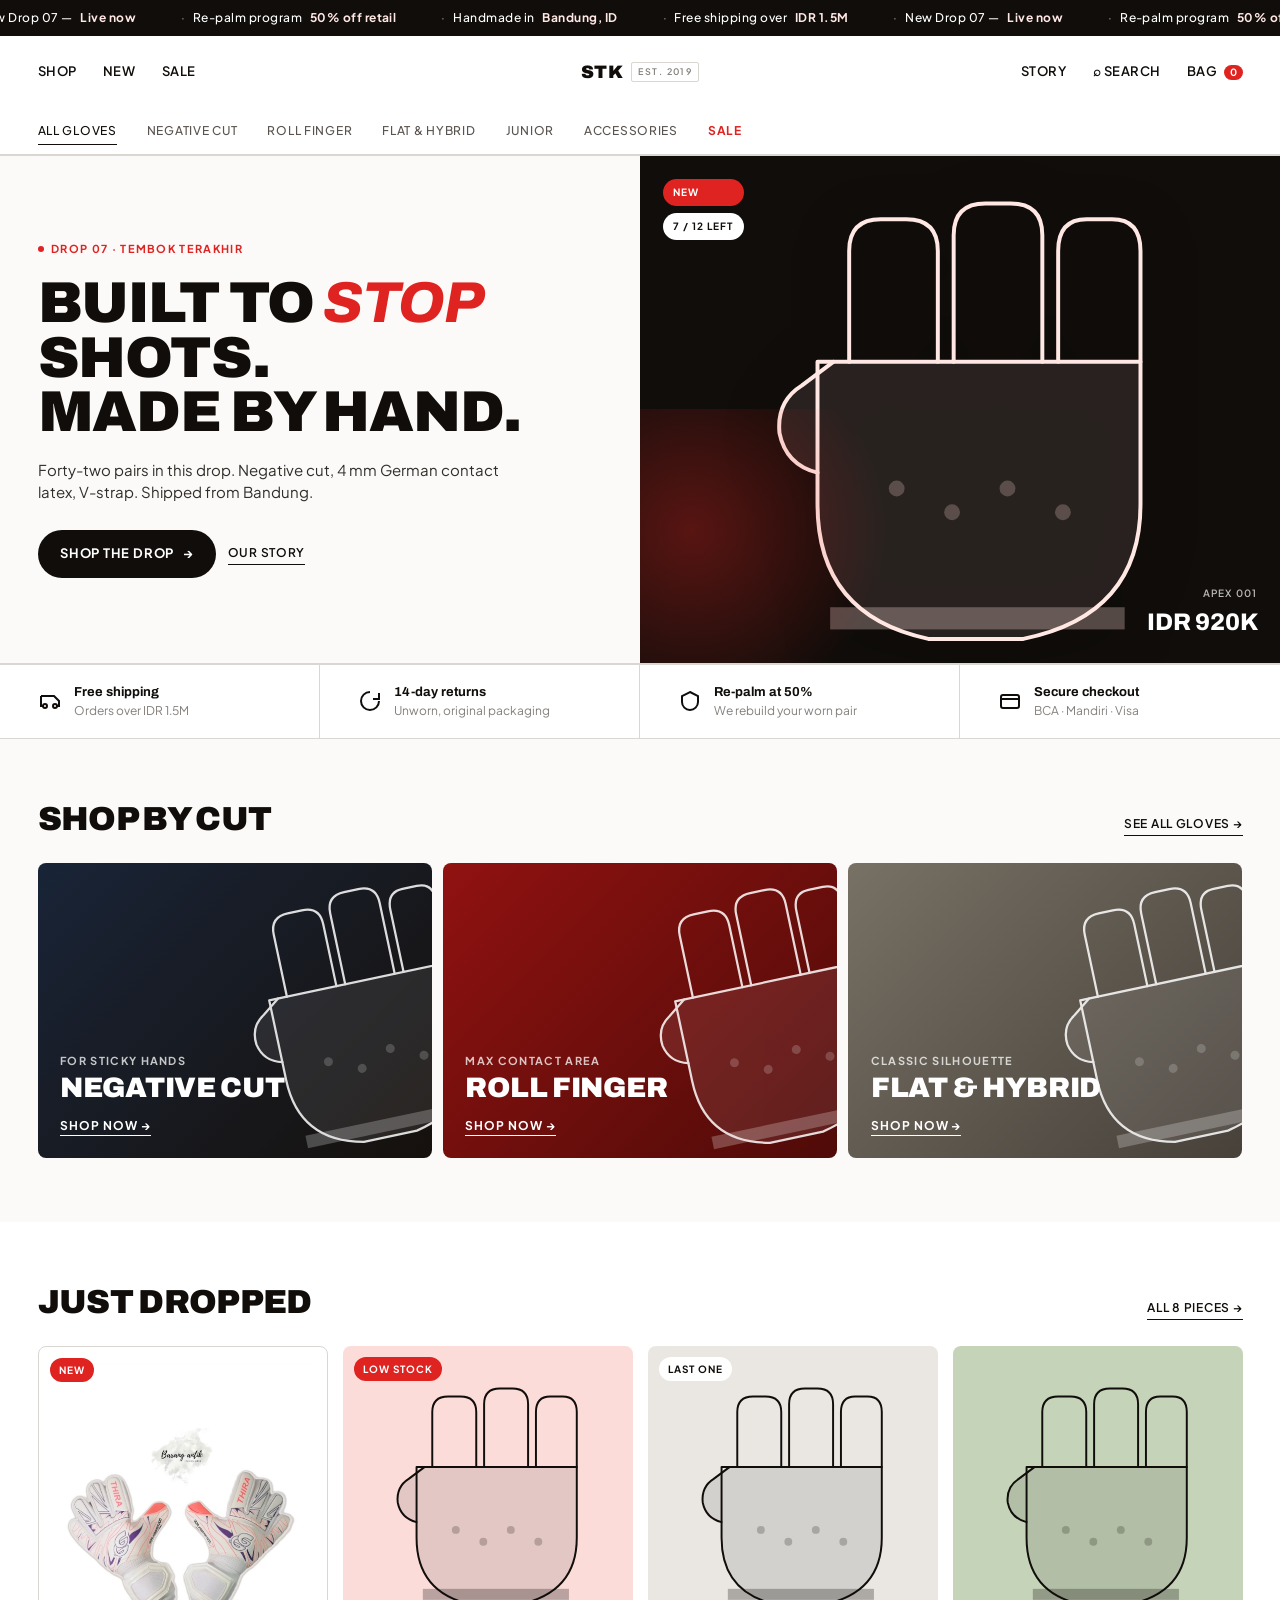
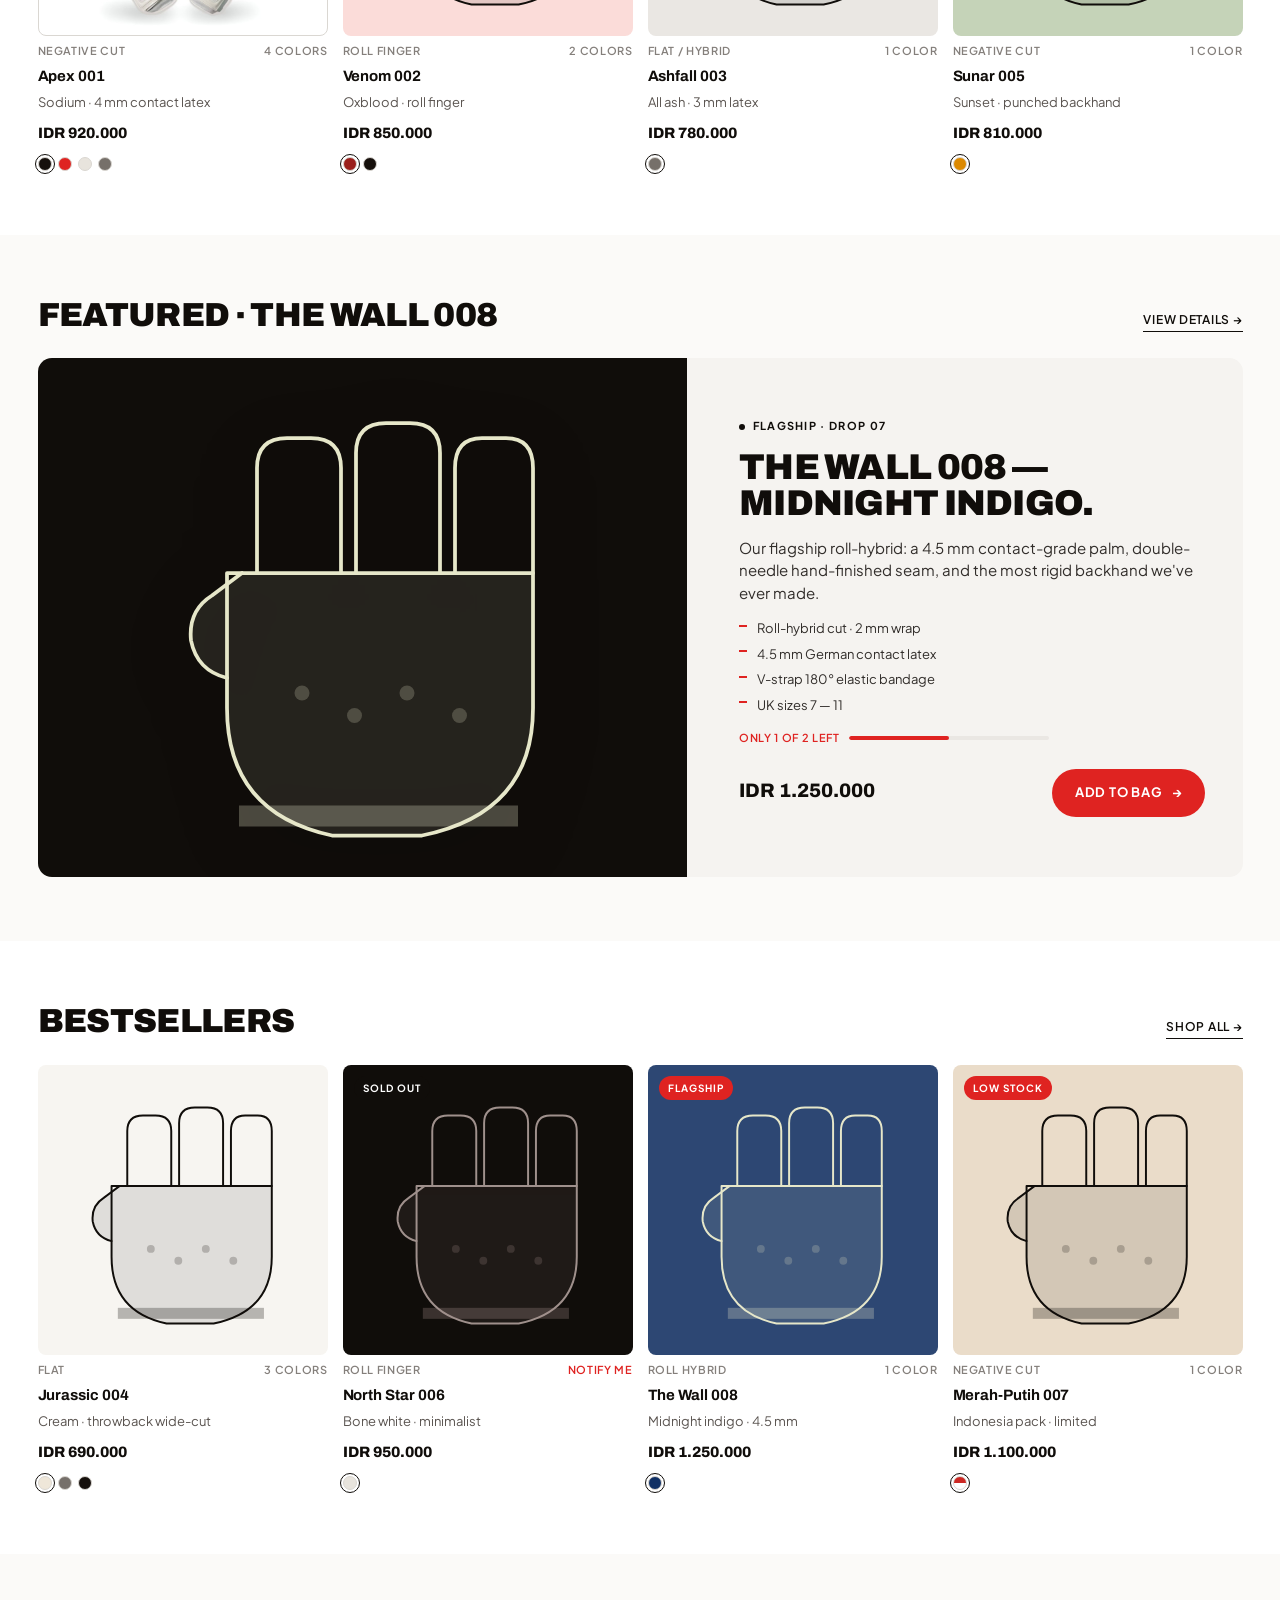
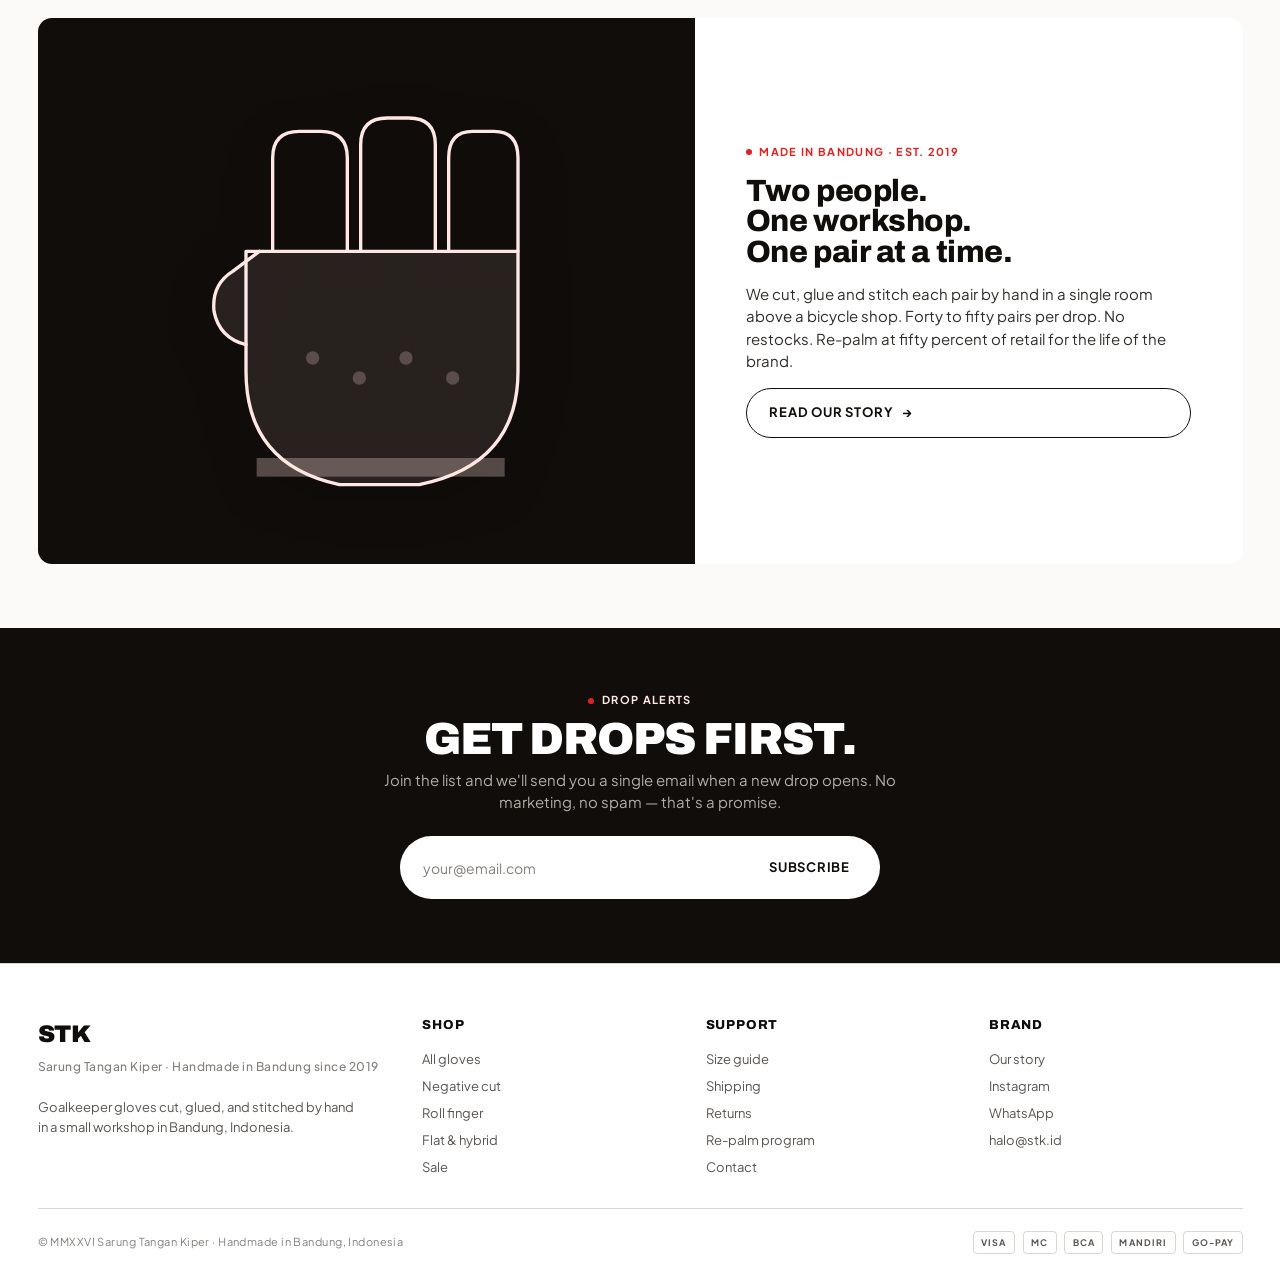
==== commit 88095a1f: "Add real product photography for Apex 001 Wire 5 product photos into the PDP gallery (1 main + 4 thu" ====
--- a/index.html
+++ b/index.html
@@ -191,24 +191,12 @@
   <div class="grid">
 
     <article class="card">
-      <a href="product.html" class="card__media card__media--strike" aria-label="Apex 001">
+      <a href="product.html" class="card__media card__media--photo" aria-label="Apex 001">
         <span class="card__tag card__tag--strike">New</span>
         <button class="card__wish" aria-label="Save">
           <svg viewBox="0 0 24 24" fill="none" stroke="currentColor" stroke-width="2"><path d="M12 21s-7-4.5-9-9c-1.5-3.5 1-7 4.5-7 2 0 3.5 1 4.5 2.5C13 6 14.5 5 16.5 5 20 5 22.5 8.5 21 12c-2 4.5-9 9-9 9z"/></svg>
         </button>
-        <svg class="glove" viewBox="0 0 240 320" aria-hidden="true">
-          <path class="palm" d="M 30 200 Q 10 195 6 175 Q 4 155 20 145 L 40 130 L 234 130 L 234 220 Q 234 290 160 305 L 100 305 Q 30 290 30 220 Z"/>
-          <path d="M 30 200 Q 10 195 6 175 Q 4 155 20 145 L 40 130"/>
-          <path d="M 50 130 L 50 60 Q 50 40 70 40 L 86 40 Q 106 40 106 60 L 106 130"/>
-          <path d="M 116 130 L 116 50 Q 116 30 136 30 L 152 30 Q 172 30 172 50 L 172 130"/>
-          <path d="M 182 130 L 182 60 Q 182 40 200 40 L 216 40 Q 234 40 234 60 L 234 130"/>
-          <path d="M 30 130 L 234 130 L 234 220 Q 234 290 160 305 L 100 305 Q 30 290 30 220 Z"/>
-          <line class="stitch" x1="40" y1="180" x2="224" y2="180"/>
-          <line class="stitch" x1="40" y1="240" x2="224" y2="240"/>
-          <circle class="grip" cx="80" cy="210" r="5"/><circle class="grip" cx="115" cy="225" r="5"/>
-          <circle class="grip" cx="150" cy="210" r="5"/><circle class="grip" cx="185" cy="225" r="5"/>
-          <rect class="strap" x="38" y="285" width="186" height="14"/>
-        </svg>
+        <img class="card__media__img" src="images/gloves-01.jpg" alt="Apex 001 goalkeeper glove" loading="lazy" width="600" height="600">
         <a class="card__quickadd" href="product.html">Quick view</a>
       </a>
       <div class="card__row">
--- a/styles.css
+++ b/styles.css
@@ -1248,3 +1248,45 @@
   .nav__brand { text-align: left; justify-content: start; }
   .pdp__ctas { grid-template-columns: 1fr; }
 }
+
+/* ============================================================
+   PRODUCT IMAGES (real photography)
+   ============================================================ */
+.hero-img--photo {
+  background: var(--paper);
+  color: var(--ink);
+}
+.hero-img--photo::after { display: none; }
+.hero-img__img {
+  width: 100%;
+  height: 100%;
+  object-fit: contain;
+  padding: 1.5rem;
+  transition: transform 0.5s cubic-bezier(0.22, 1, 0.36, 1);
+}
+.hero-img--photo:hover .hero-img__img { transform: scale(1.04); }
+
+.thumb--photo {
+  background: var(--paper);
+  border: 1px solid var(--rule);
+  padding: 4px;
+}
+.thumb--photo img {
+  width: 100%;
+  height: 100%;
+  object-fit: contain;
+}
+
+.card__media--photo {
+  background: var(--paper);
+  border: 1px solid var(--rule);
+  padding: 8px;
+}
+.card__media__img {
+  width: 100%;
+  height: 100%;
+  object-fit: contain;
+  padding: 8px;
+  transition: transform 0.5s cubic-bezier(0.22, 1, 0.36, 1);
+}
+.card:hover .card__media__img { transform: scale(1.06) translateY(-3px); }
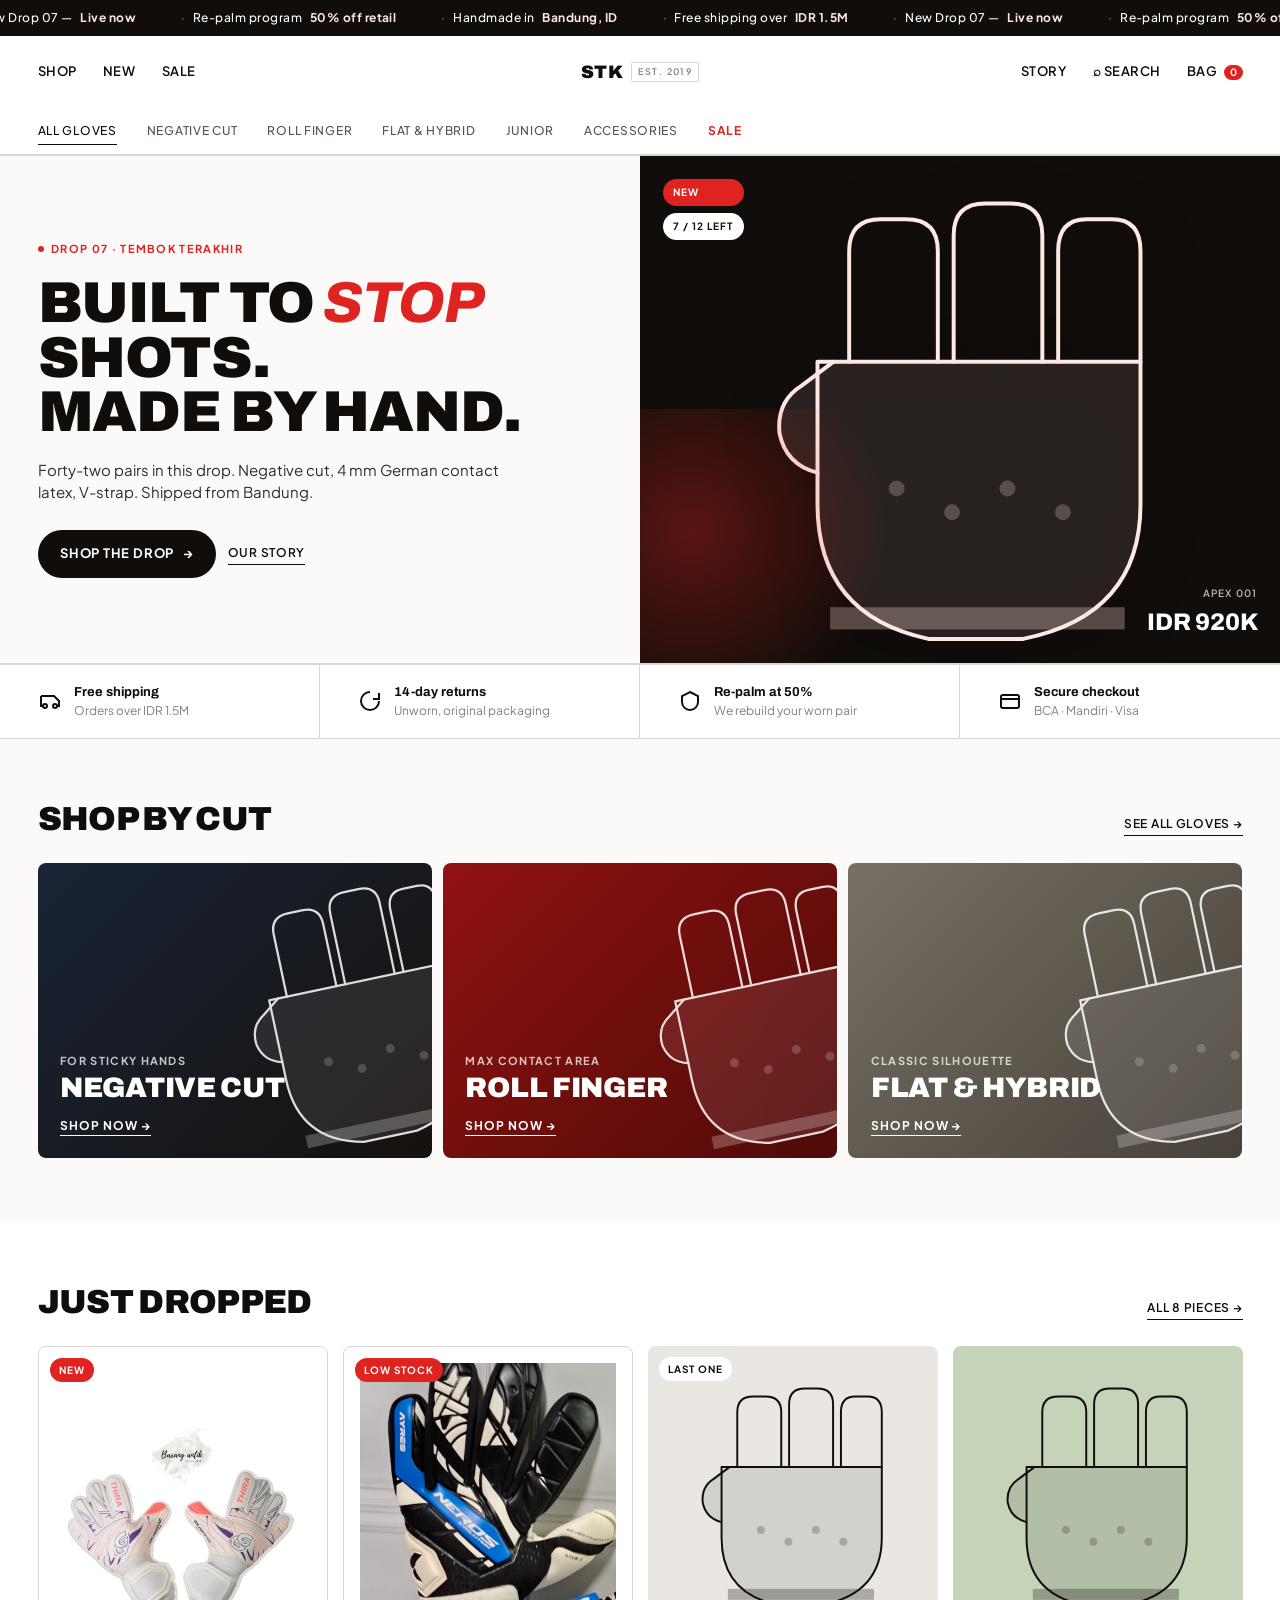
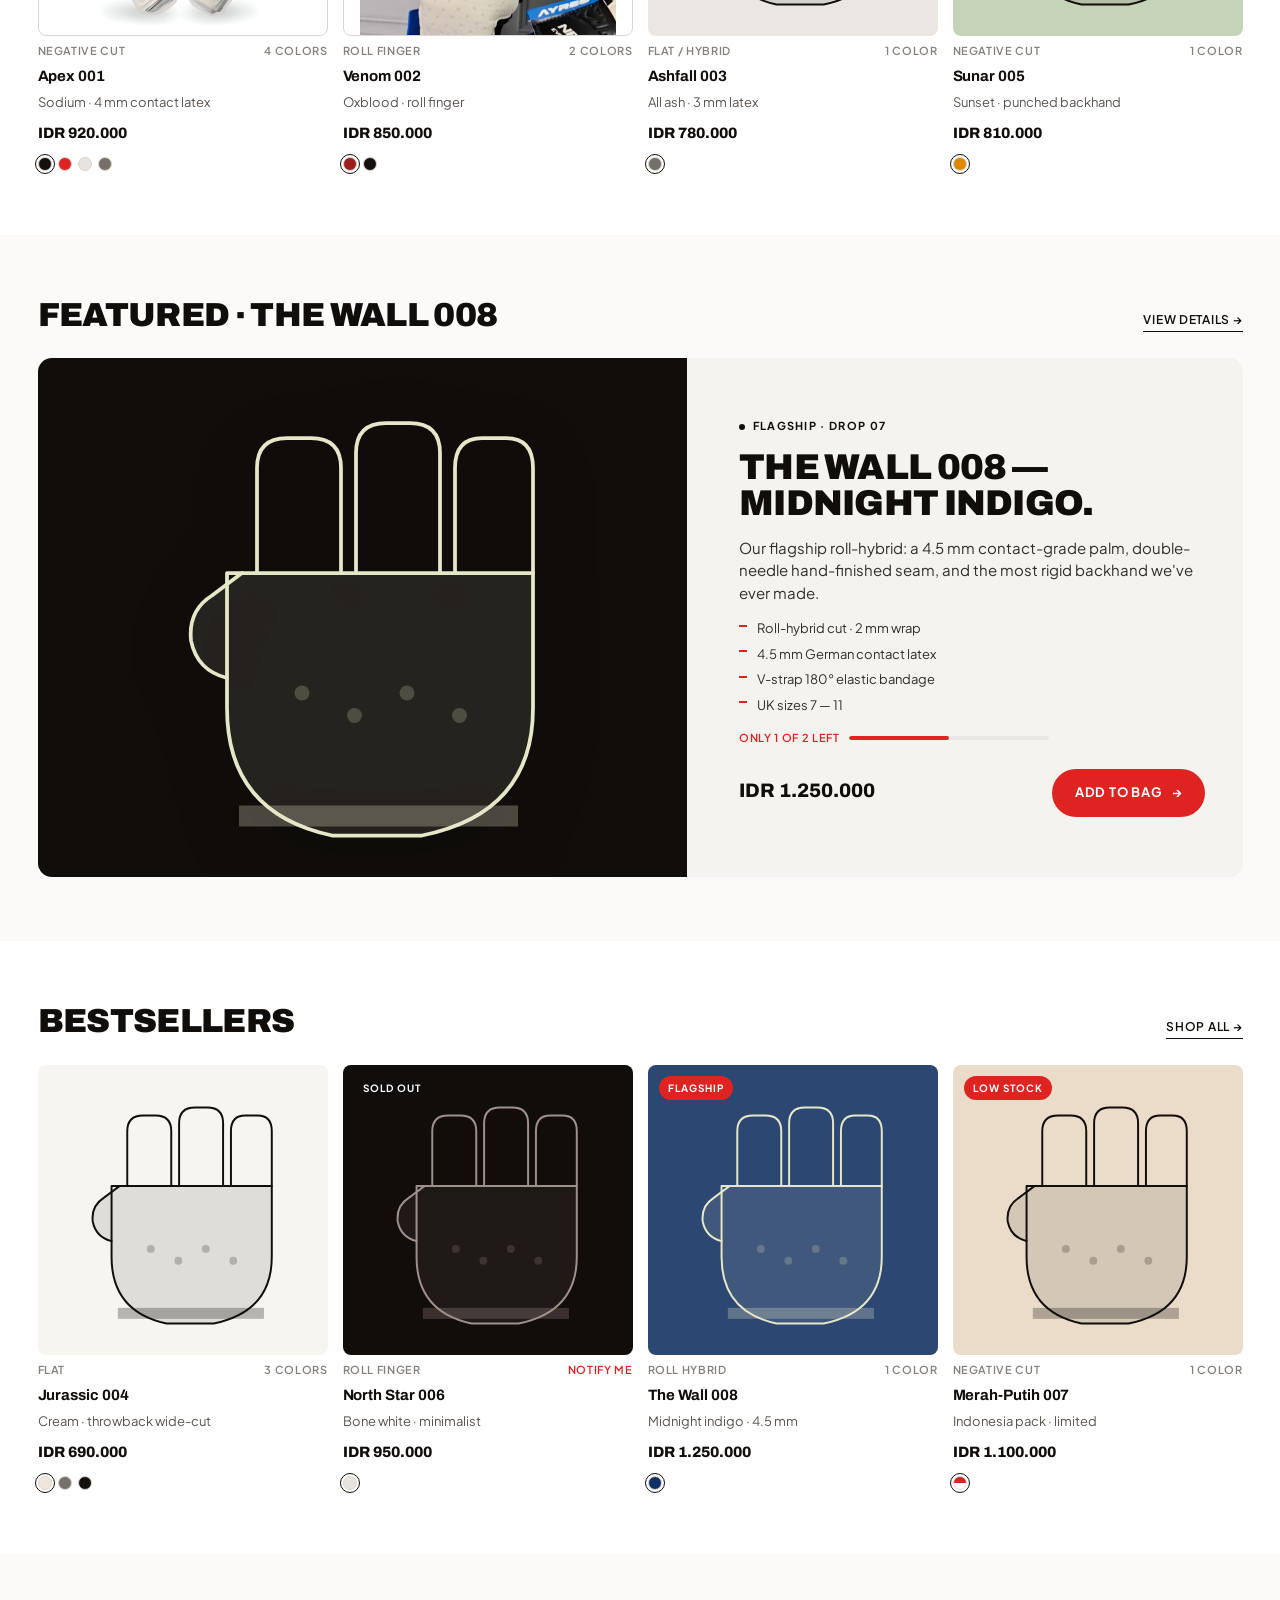
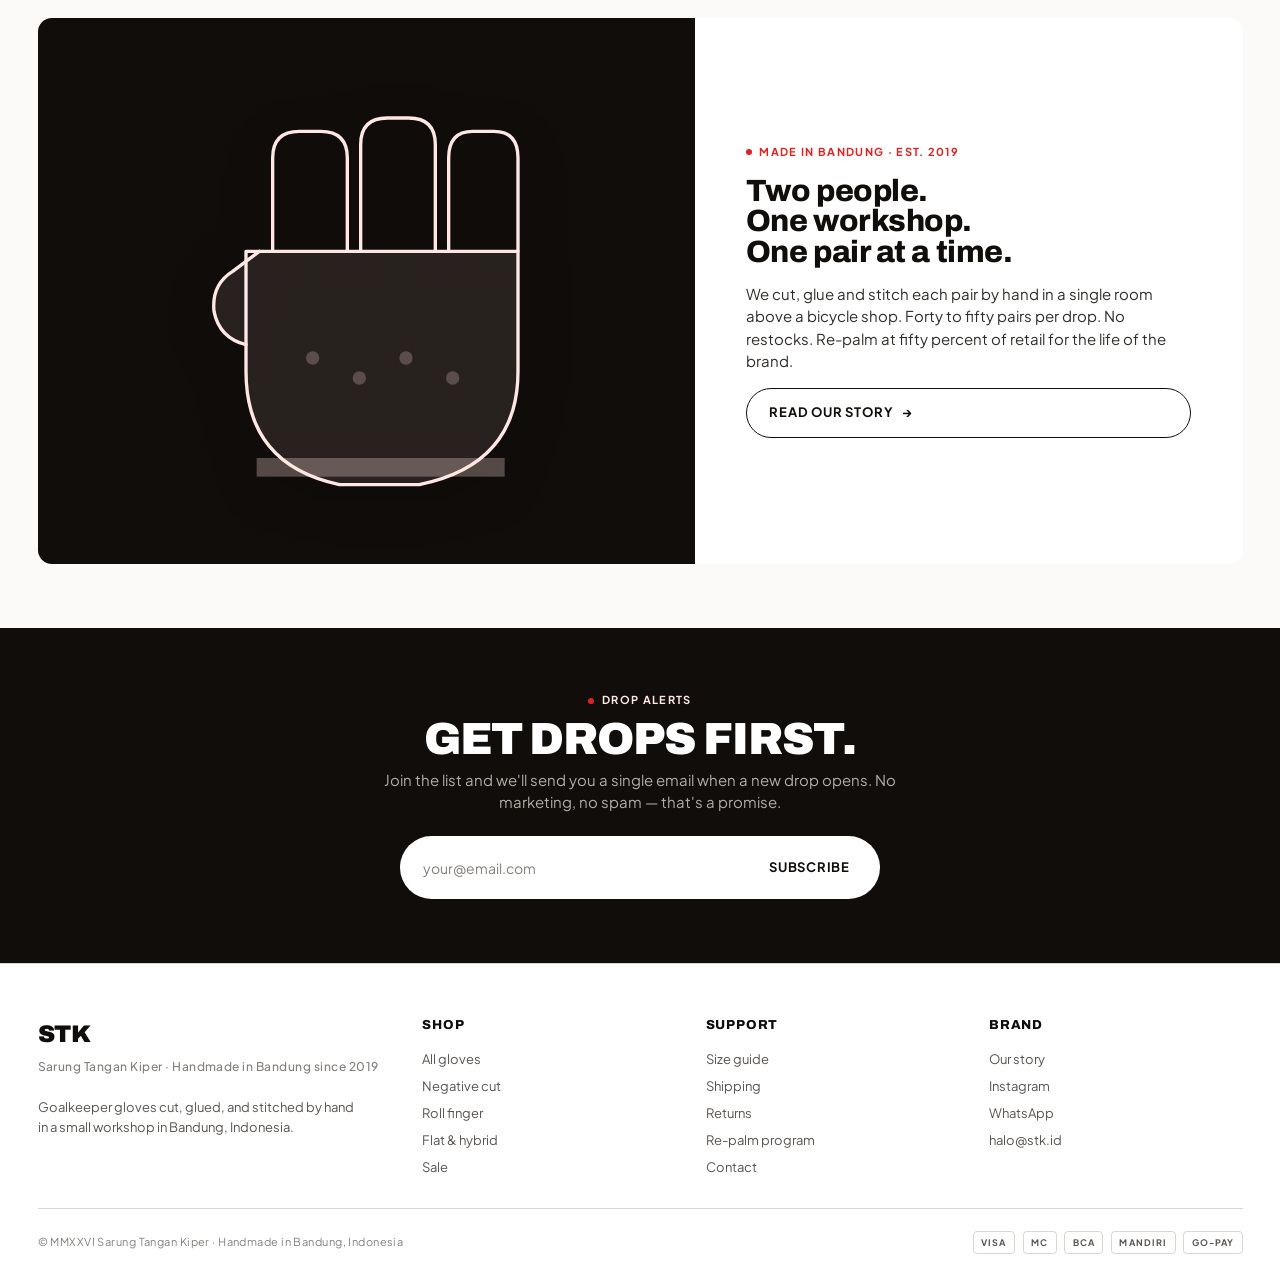
==== commit a317255b: "Add product photo to Venom 002 Wire the Ayres Neros blue/black glove image into the second product c" ====
--- a/index.html
+++ b/index.html
@@ -215,24 +215,12 @@
     </article>
 
     <article class="card">
-      <a href="product.html" class="card__media card__media--rose" aria-label="Venom 002">
+      <a href="product.html" class="card__media card__media--photo" aria-label="Venom 002">
         <span class="card__tag card__tag--strike">Low stock</span>
         <button class="card__wish" aria-label="Save">
           <svg viewBox="0 0 24 24" fill="none" stroke="currentColor" stroke-width="2"><path d="M12 21s-7-4.5-9-9c-1.5-3.5 1-7 4.5-7 2 0 3.5 1 4.5 2.5C13 6 14.5 5 16.5 5 20 5 22.5 8.5 21 12c-2 4.5-9 9-9 9z"/></svg>
         </button>
-        <svg class="glove" viewBox="0 0 240 320" aria-hidden="true">
-          <path class="palm" d="M 30 200 Q 10 195 6 175 Q 4 155 20 145 L 40 130 L 234 130 L 234 220 Q 234 290 160 305 L 100 305 Q 30 290 30 220 Z"/>
-          <path d="M 30 200 Q 10 195 6 175 Q 4 155 20 145 L 40 130"/>
-          <path d="M 50 130 L 50 60 Q 50 40 70 40 L 86 40 Q 106 40 106 60 L 106 130"/>
-          <path d="M 116 130 L 116 50 Q 116 30 136 30 L 152 30 Q 172 30 172 50 L 172 130"/>
-          <path d="M 182 130 L 182 60 Q 182 40 200 40 L 216 40 Q 234 40 234 60 L 234 130"/>
-          <path d="M 30 130 L 234 130 L 234 220 Q 234 290 160 305 L 100 305 Q 30 290 30 220 Z"/>
-          <line class="stitch" x1="40" y1="180" x2="224" y2="180"/>
-          <line class="stitch" x1="40" y1="240" x2="224" y2="240"/>
-          <circle class="grip" cx="80" cy="210" r="5"/><circle class="grip" cx="115" cy="225" r="5"/>
-          <circle class="grip" cx="150" cy="210" r="5"/><circle class="grip" cx="185" cy="225" r="5"/>
-          <rect class="strap" x="38" y="285" width="186" height="14"/>
-        </svg>
+        <img class="card__media__img" src="images/gloves-venom-01.png" alt="Venom 002 goalkeeper glove" loading="lazy" width="600" height="600">
         <a class="card__quickadd" href="product.html">Quick view</a>
       </a>
       <div class="card__row">
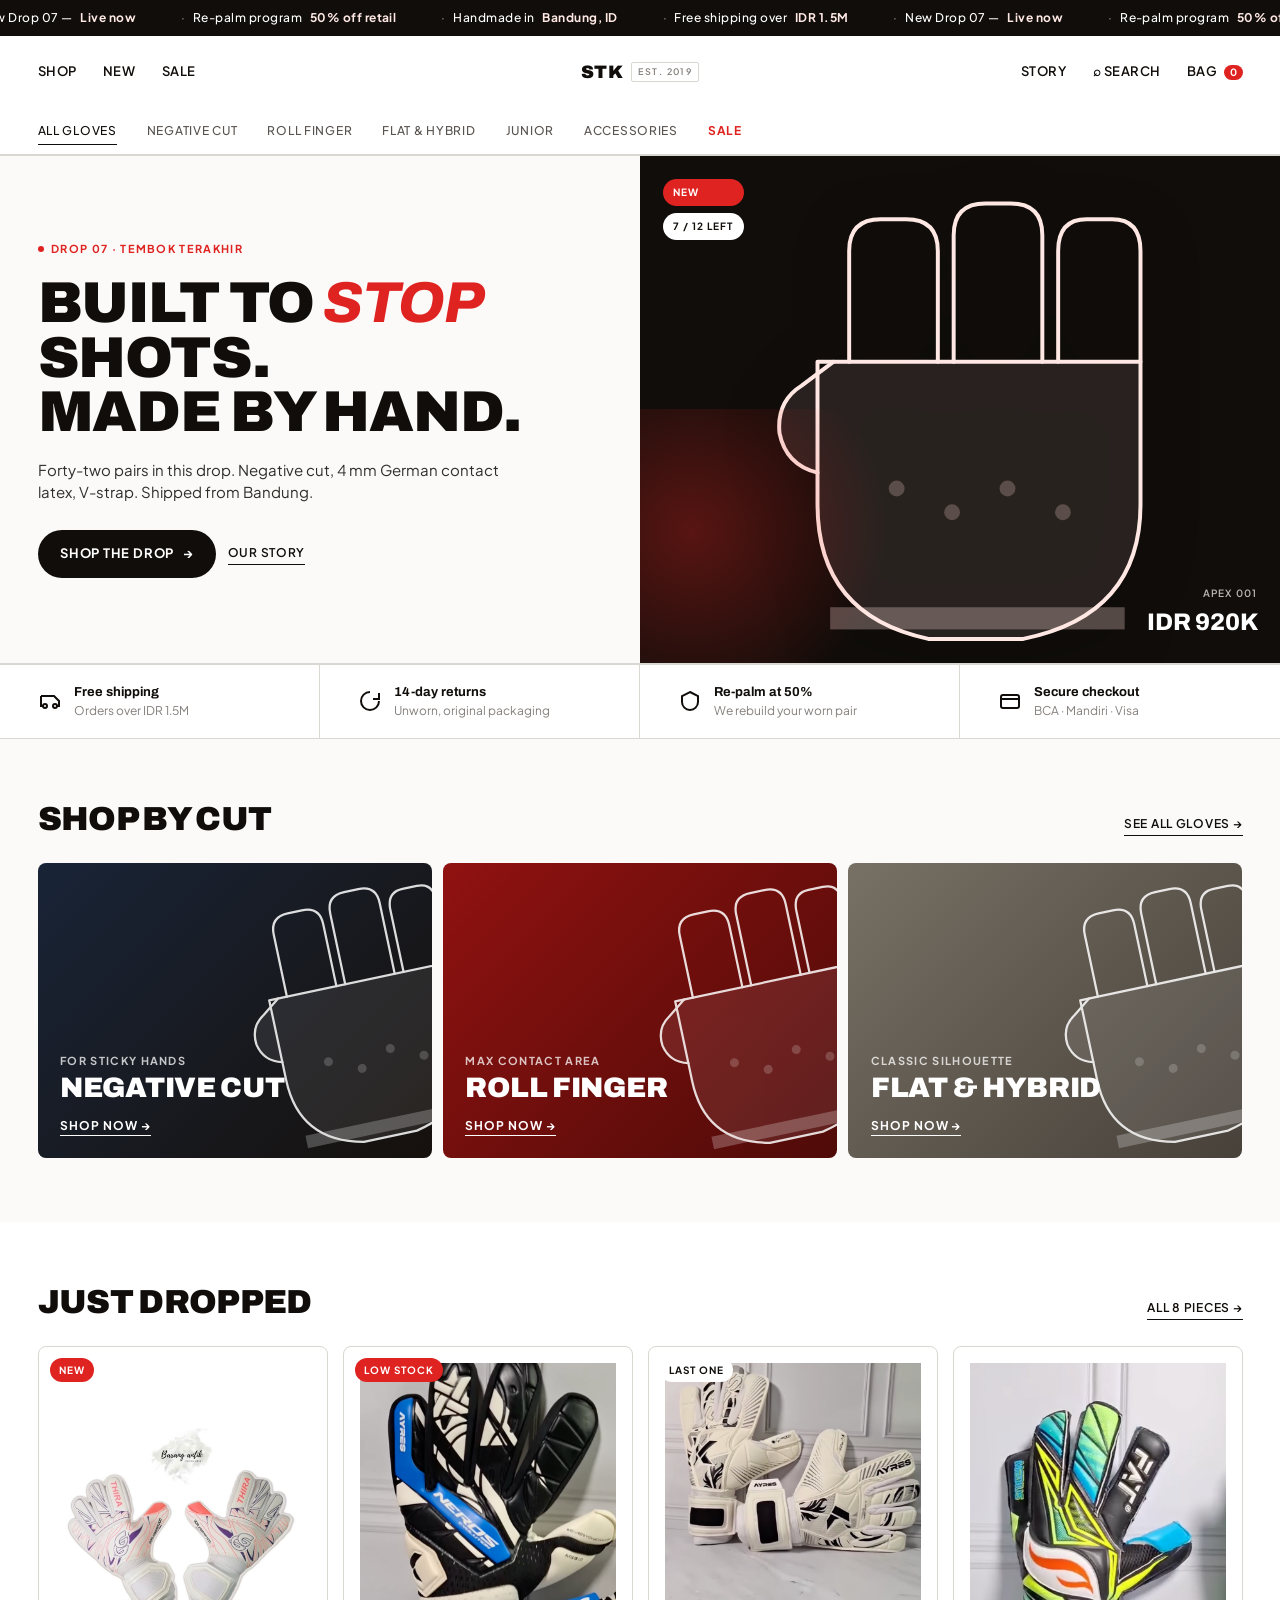
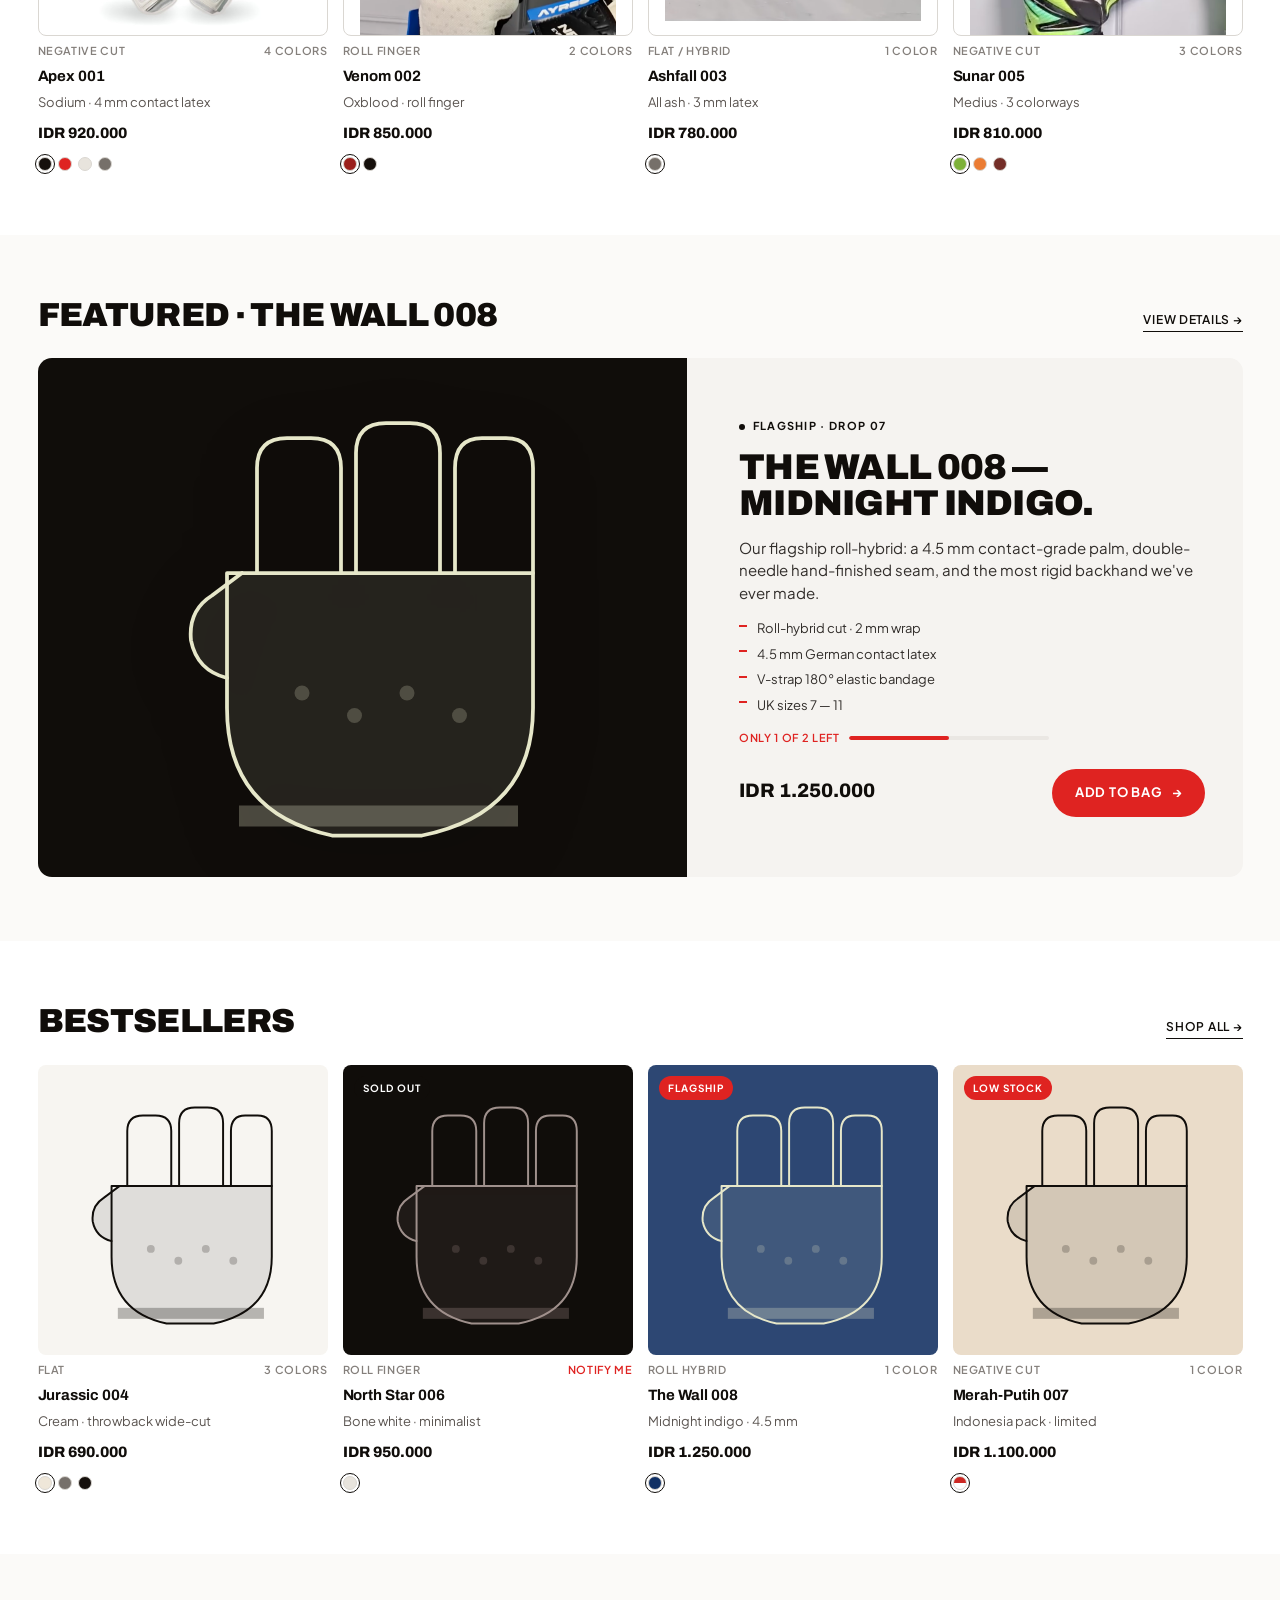
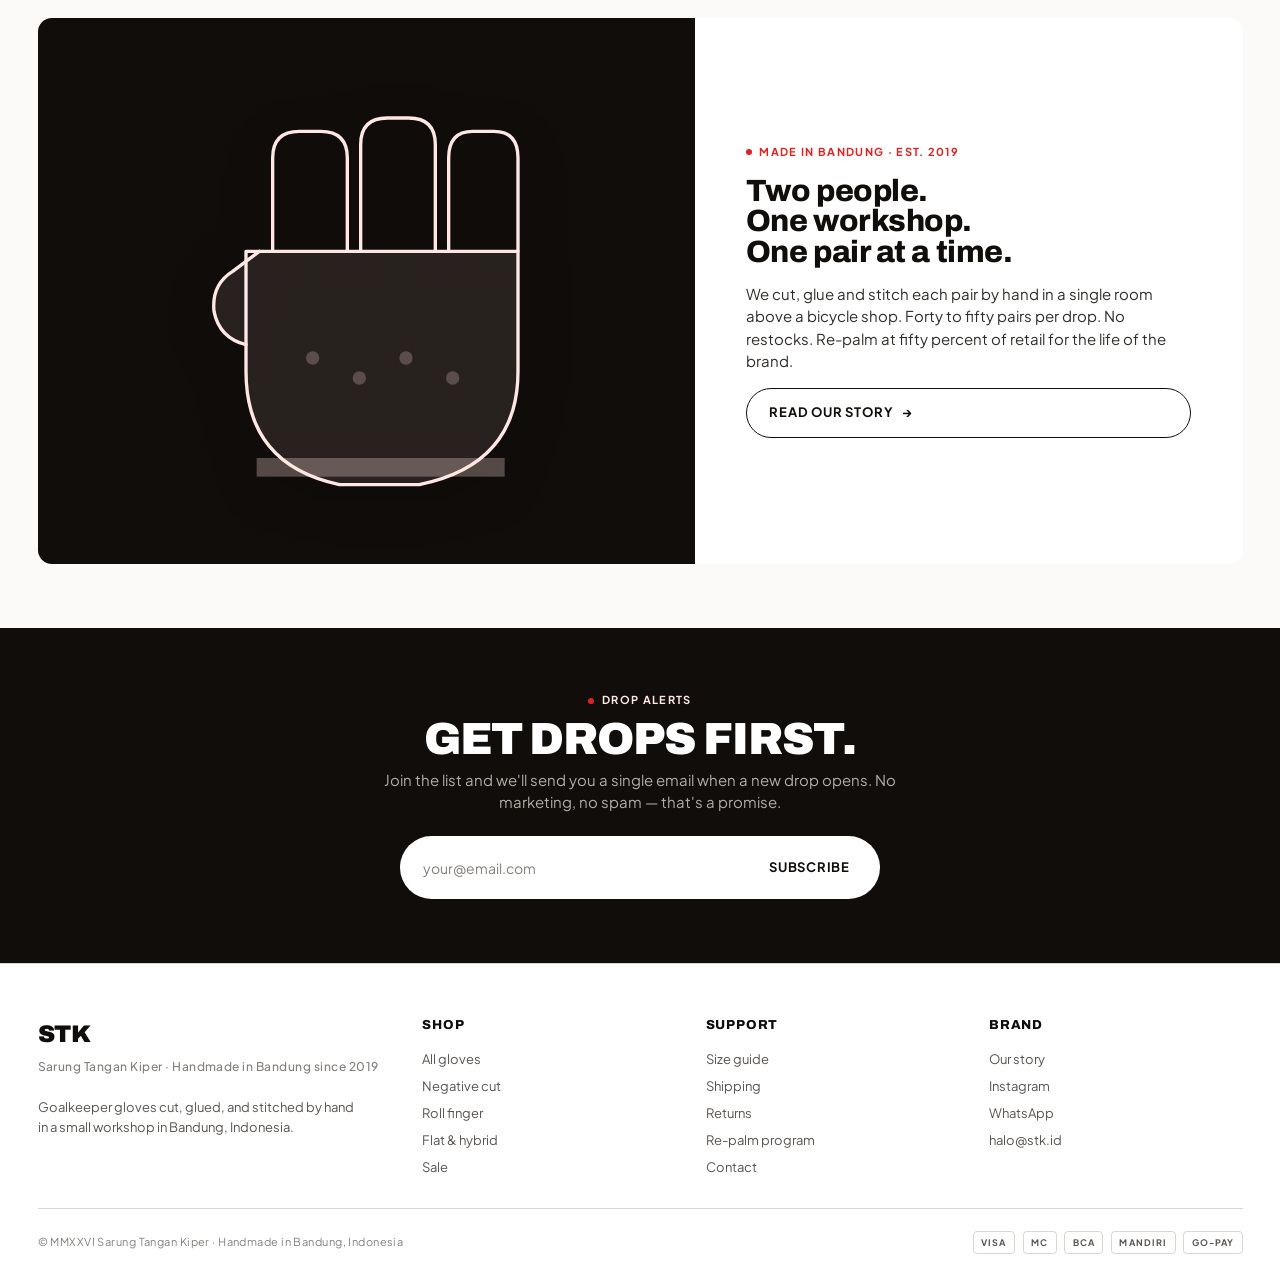
==== commit 66720437: "Add real photography for products 3–14 Wire user-provided product photos into each card across the c" ====
--- a/index.html
+++ b/index.html
@@ -237,24 +237,12 @@
     </article>
 
     <article class="card">
-      <a href="product.html" class="card__media card__media--bone" aria-label="Ashfall 003">
+      <a href="product.html" class="card__media card__media--photo" aria-label="Ashfall 003">
         <span class="card__tag">Last one</span>
         <button class="card__wish" aria-label="Save">
           <svg viewBox="0 0 24 24" fill="none" stroke="currentColor" stroke-width="2"><path d="M12 21s-7-4.5-9-9c-1.5-3.5 1-7 4.5-7 2 0 3.5 1 4.5 2.5C13 6 14.5 5 16.5 5 20 5 22.5 8.5 21 12c-2 4.5-9 9-9 9z"/></svg>
         </button>
-        <svg class="glove" viewBox="0 0 240 320" aria-hidden="true">
-          <path class="palm" d="M 30 200 Q 10 195 6 175 Q 4 155 20 145 L 40 130 L 234 130 L 234 220 Q 234 290 160 305 L 100 305 Q 30 290 30 220 Z"/>
-          <path d="M 30 200 Q 10 195 6 175 Q 4 155 20 145 L 40 130"/>
-          <path d="M 50 130 L 50 60 Q 50 40 70 40 L 86 40 Q 106 40 106 60 L 106 130"/>
-          <path d="M 116 130 L 116 50 Q 116 30 136 30 L 152 30 Q 172 30 172 50 L 172 130"/>
-          <path d="M 182 130 L 182 60 Q 182 40 200 40 L 216 40 Q 234 40 234 60 L 234 130"/>
-          <path d="M 30 130 L 234 130 L 234 220 Q 234 290 160 305 L 100 305 Q 30 290 30 220 Z"/>
-          <line class="stitch" x1="40" y1="180" x2="224" y2="180"/>
-          <line class="stitch" x1="40" y1="240" x2="224" y2="240"/>
-          <circle class="grip" cx="80" cy="210" r="5"/><circle class="grip" cx="115" cy="225" r="5"/>
-          <circle class="grip" cx="150" cy="210" r="5"/><circle class="grip" cx="185" cy="225" r="5"/>
-          <rect class="strap" x="38" y="285" width="186" height="14"/>
-        </svg>
+        <img class="card__media__img" src="images/gloves-ashfall-01.png" alt="Ashfall 003 goalkeeper glove" loading="lazy" width="600" height="600">
         <a class="card__quickadd" href="product.html">Quick view</a>
       </a>
       <div class="card__row">
@@ -270,34 +258,24 @@
     </article>
 
     <article class="card">
-      <a href="product.html" class="card__media card__media--olive" aria-label="Sunar 005">
+      <a href="product.html" class="card__media card__media--photo" aria-label="Sunar 005">
         <button class="card__wish" aria-label="Save">
           <svg viewBox="0 0 24 24" fill="none" stroke="currentColor" stroke-width="2"><path d="M12 21s-7-4.5-9-9c-1.5-3.5 1-7 4.5-7 2 0 3.5 1 4.5 2.5C13 6 14.5 5 16.5 5 20 5 22.5 8.5 21 12c-2 4.5-9 9-9 9z"/></svg>
         </button>
-        <svg class="glove" viewBox="0 0 240 320" aria-hidden="true">
-          <path class="palm" d="M 30 200 Q 10 195 6 175 Q 4 155 20 145 L 40 130 L 234 130 L 234 220 Q 234 290 160 305 L 100 305 Q 30 290 30 220 Z"/>
-          <path d="M 30 200 Q 10 195 6 175 Q 4 155 20 145 L 40 130"/>
-          <path d="M 50 130 L 50 60 Q 50 40 70 40 L 86 40 Q 106 40 106 60 L 106 130"/>
-          <path d="M 116 130 L 116 50 Q 116 30 136 30 L 152 30 Q 172 30 172 50 L 172 130"/>
-          <path d="M 182 130 L 182 60 Q 182 40 200 40 L 216 40 Q 234 40 234 60 L 234 130"/>
-          <path d="M 30 130 L 234 130 L 234 220 Q 234 290 160 305 L 100 305 Q 30 290 30 220 Z"/>
-          <line class="stitch" x1="40" y1="180" x2="224" y2="180"/>
-          <line class="stitch" x1="40" y1="240" x2="224" y2="240"/>
-          <circle class="grip" cx="80" cy="210" r="5"/><circle class="grip" cx="115" cy="225" r="5"/>
-          <circle class="grip" cx="150" cy="210" r="5"/><circle class="grip" cx="185" cy="225" r="5"/>
-          <rect class="strap" x="38" y="285" width="186" height="14"/>
-        </svg>
+        <img class="card__media__img" src="images/gloves-sunar-01.png" alt="Sunar 005 goalkeeper glove" loading="lazy" width="600" height="600">
         <a class="card__quickadd" href="product.html">Quick view</a>
       </a>
       <div class="card__row">
         <span>Negative Cut</span>
-        <span>1 color</span>
+        <span>3 colors</span>
       </div>
       <h3 class="card__name">Sunar 005</h3>
-      <p class="card__sub">Sunset · punched backhand</p>
+      <p class="card__sub">Medius · 3 colorways</p>
       <div class="card__price">IDR 810.000</div>
       <div class="swatches-row">
-        <span class="swatch-dot swatch-dot--on" style="background: oklch(0.70 0.16 70);"></span>
+        <span class="swatch-dot swatch-dot--on" style="background: oklch(0.70 0.16 130);"></span>
+        <span class="swatch-dot" style="background: oklch(0.70 0.16 50);"></span>
+        <span class="swatch-dot" style="background: oklch(0.40 0.10 28);"></span>
       </div>
     </article>
 
